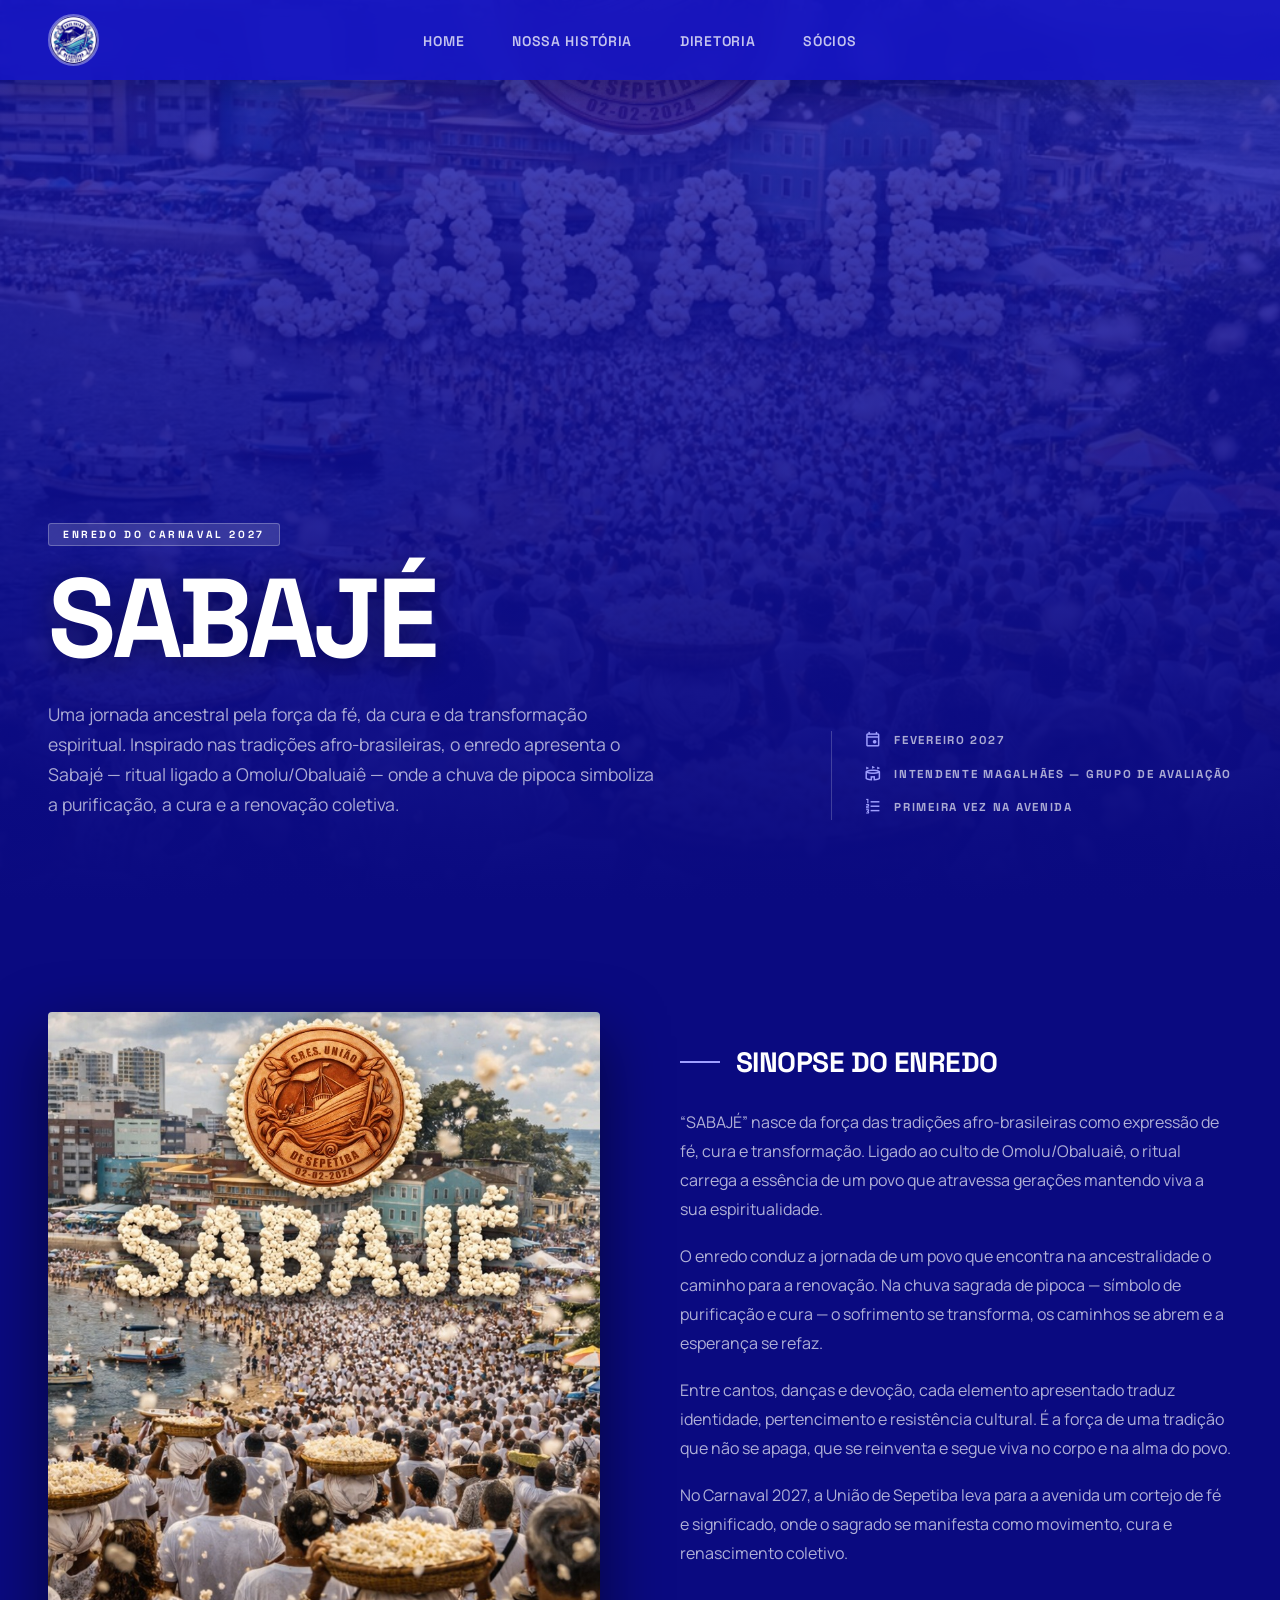
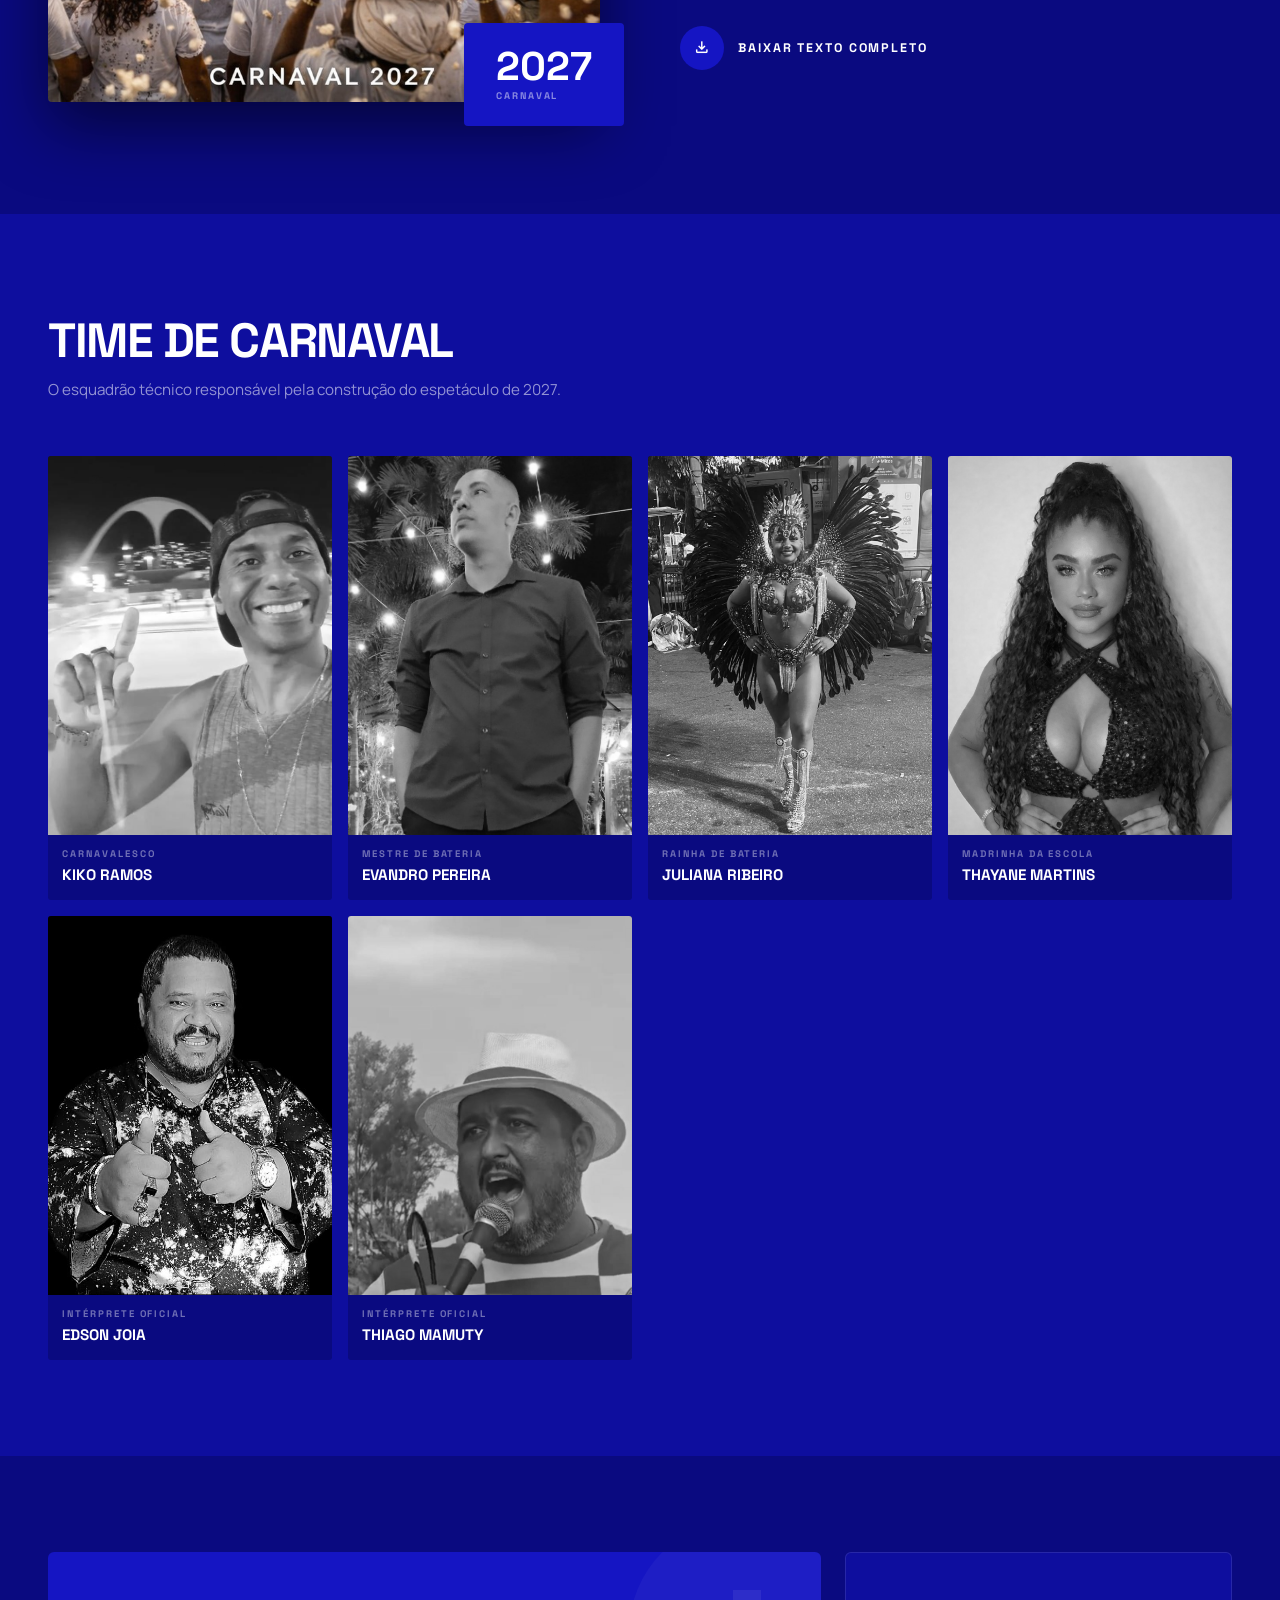
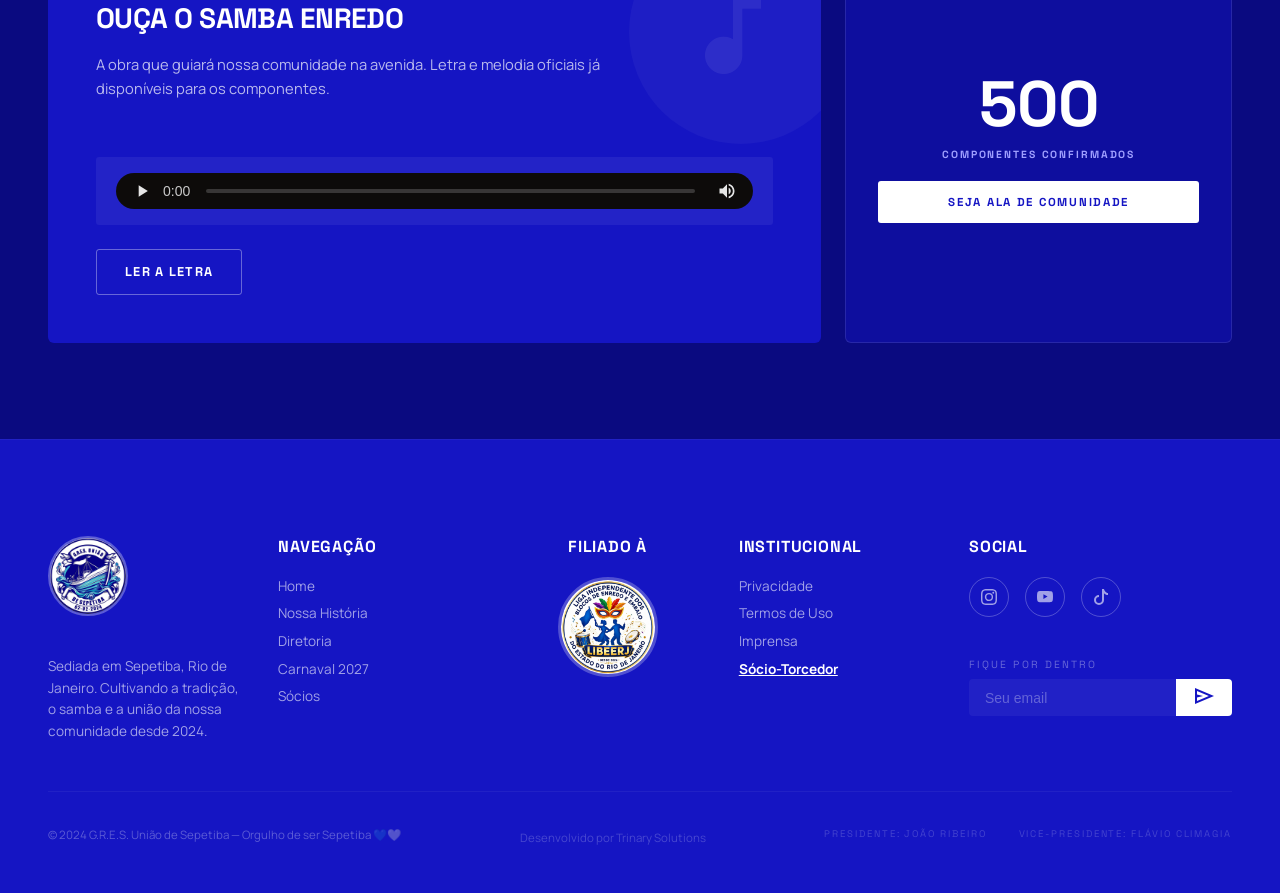
==== carnaval2027.html @ c595f938 ":tada: Commit" ====
<!DOCTYPE html>
<html lang="pt-BR">
<head>
  <meta charset="UTF-8" />
  <meta name="viewport" content="width=device-width, initial-scale=1.0" />
  <title>Carnaval 2027 — Sabajé | G.R.E.S. União de Sepetiba</title>

  <link rel="preconnect" href="https://fonts.googleapis.com" />
  <link rel="preconnect" href="https://fonts.gstatic.com" crossorigin />
  <link href="https://fonts.googleapis.com/css2?family=Space+Grotesk:wght@300;400;500;600;700&family=Manrope:wght@300;400;500;600;700&display=swap" rel="stylesheet" />
  <link href="https://fonts.googleapis.com/css2?family=Material+Symbols+Outlined:wght,FILL@100..700,0..1&display=swap" rel="stylesheet" />

  <link rel="shortcut icon" href="favicon_io/favicon.ico" type="image/x-icon" />
  <link rel="stylesheet" href="css/style.css" />
  <link rel="stylesheet" href="css/carnaval2027.css" />
</head>
<body>

  <!-- ══════════════════════════════════════════════════════
      NAVBAR
  ══════════════════════════════════════════════════════ -->
  <nav class="navbar">
    <a href="index.html" class="navbar__logo">
      <img src="images/logo-escola.jpeg" alt="G.R.E.S. União de Sepetiba" class="navbar__logo-img" />
    </a>
    <ul class="navbar__links">
      <li><a href="index.html">Home</a></li>
      <li><a href="nossa-historia.html">Nossa História</a></li>
      <li><a href="diretoria.html">Diretoria</a></li>
      <!-- <li><a href="carnaval2027.html" class="active">Carnaval 2027</a></li> -->
      <li><a href="socio.html">Sócios</a></li>
      <!-- <li><a href="galeria.html">Galeria</a></li> -->
    </ul>
    <!-- <button class="btn-contato">Contato</button> -->
  </nav>

  <main>

    <!-- ══════════════════════════════════════════════════════
        HERO — Reveal do enredo
    ══════════════════════════════════════════════════════ -->
    <section class="cv-hero">
      <div class="cv-hero__bg">
        <!-- Troque por imagem do enredo: images/sabaje-hero.jpg -->
        <img src="images/enredo-2027.jpeg" alt="Enredo Sabajé — Carnaval 2027" />
        <div class="cv-hero__overlay"></div>
      </div>

      <div class="cv-hero__content">
        <div>
          <span class="cv-hero__badge">Enredo do Carnaval 2027</span>
          <h1 class="cv-hero__title">
            Sabajé
          </h1>
          <p class="cv-hero__sub">
            Uma jornada ancestral pela força da fé, da cura e da transformação espiritual.
            Inspirado nas tradições afro-brasileiras, o enredo apresenta o Sabajé — ritual ligado a Omolu/Obaluaiê — onde a chuva de pipoca simboliza a purificação, a cura e a renovação coletiva.
          </p>
        </div>

        <div class="cv-hero__meta">
          <div class="cv-hero__meta-item">
            <span class="material-symbols-outlined">event</span>
            <span class="label">Fevereiro 2027</span>
          </div>
          <div class="cv-hero__meta-item">
            <span class="material-symbols-outlined">stadium</span>
            <span class="label">Intendente Magalhães — Grupo de Avaliação</span>
          </div>
          <div class="cv-hero__meta-item">
            <span class="material-symbols-outlined">format_list_numbered</span>
            <span class="label">Primeira vez na Avenida</span>
          </div>
        </div>
      </div>
    </section>

    <!-- ══════════════════════════════════════════════════════
        SINOPSE DO ENREDO
    ══════════════════════════════════════════════════════ -->
    <section class="cv-sinopse">
      <div class="cv-sinopse__inner">

        <div class="cv-sinopse__img-wrap">
          <!-- Troque por: images/sabaje-imagem.jpg -->
          <img src="images/enredo-2027.jpeg" alt="Sabajé — Enredo União de Sepetiba 2027" />
          <div class="cv-sinopse__year-badge">
            <span class="year">2027</span>
            <span class="year-label">Carnaval</span>
          </div>
        </div>

        <div class="cv-sinopse__text">
          <h2 class="cv-sinopse__title">Sinopse do Enredo</h2>

          <p>
            “SABAJÉ” nasce da força das tradições afro-brasileiras como expressão de fé, cura e transformação. Ligado ao culto de Omolu/Obaluaiê, o ritual carrega a essência de um povo que atravessa gerações mantendo viva a sua espiritualidade.
          </p>
          <p>
            O enredo conduz a jornada de um povo que encontra na ancestralidade o caminho para a renovação. Na chuva sagrada de pipoca — símbolo de purificação e cura — o sofrimento se transforma, os caminhos se abrem e a esperança se refaz.
          </p>
          <p>
            Entre cantos, danças e devoção, cada elemento apresentado traduz identidade, pertencimento e resistência cultural. É a força de uma tradição que não se apaga, que se reinventa e segue viva no corpo e na alma do povo.
          </p>
          <p>
            No Carnaval 2027, a União de Sepetiba leva para a avenida um cortejo de fé e significado, onde o sagrado se manifesta como movimento, cura e renascimento coletivo.
          </p>

          <button class="cv-sinopse__download">
            <span class="icon-wrap">
              <span class="material-symbols-outlined">download</span>
            </span>
            <span class="text">Baixar Texto Completo</span>
          </button>
        </div>

      </div>
    </section>

    <!-- ══════════════════════════════════════════════════════
        TIME DE CARNAVAL
    ══════════════════════════════════════════════════════ -->
    <section class="cv-time">
      <div class="cv-time__inner">

        <div class="cv-time__header">
          <h2>Time de Carnaval</h2>
          <p>O esquadrão técnico responsável pela construção do espetáculo de 2027.</p>
        </div>

        <div class="cv-time__grid">

          <!-- Carnavalesco -->
          <div class="cv-time-card">
            <div class="cv-time-card__img">
              <img src="images/kiko-ramos.jpeg" alt="Kiko Ramos" />
            </div>
            <div class="cv-time-card__info">
              <span class="cv-time-card__role">Carnavalesco</span>
              <p class="cv-time-card__name">Kiko Ramos</p>
            </div>
          </div>

          <!-- Mestre de Bateria -->
          <div class="cv-time-card">
            <div class="cv-time-card__img">
              <img src="images/evandro-pereira.jpeg" alt="Evandro Pereira" />
            </div>
            <div class="cv-time-card__info">
              <span class="cv-time-card__role">Mestre de Bateria</span>
              <p class="cv-time-card__name">Evandro Pereira</p>
            </div>
          </div>

            <!-- Rainha de Bateria -->
          <div class="cv-time-card">
            <div class="cv-time-card__img">
              <img src="images/rainha-bateria.jpeg" alt="Juliana Ribeiro" />
            </div>
            <div class="cv-time-card__info">
              <span class="cv-time-card__role">Rainha de Bateria</span>
              <p class="cv-time-card__name">Juliana Ribeiro</p>
            </div>
          </div>

          <!-- Madrinha da Escola -->
          <div class="cv-time-card">
            <div class="cv-time-card__img">
              <img src="images/madrinha-bateria.png" alt="Thayane Martins" />
            </div>
            <div class="cv-time-card__info">
              <span class="cv-time-card__role">Madrinha da Escola</span>
              <p class="cv-time-card__name">Thayane Martins</p>
            </div>
          </div>
          <!-- Princesa da Escola -->
          <!-- <div class="cv-time-card">
            <div class="cv-time-card__img">
              <img src="images/princesa-ana.png" alt="Ana Carolina" />
            </div>
            <div class="cv-time-card__info">
              <span class="cv-time-card__role">Princesa da Escola</span>
              <p class="cv-time-card__name">Ana Carolina</p>
            </div>
          </div> -->
          <!-- Intérprete Oficial -->

          <div class="cv-time-card">
            <div class="cv-time-card__img">
              <img src="images/edson-joia.jpg" alt="Edson Joia" />
            </div>
            <div class="cv-time-card__info">
              <span class="cv-time-card__role">Intérprete Oficial</span>
              <p class="cv-time-card__name">Edson Joia</p>
            </div>
          </div>


          <div class="cv-time-card">
            <div class="cv-time-card__img">
              <img src="images/thiago-mamuty.jpg" alt="Thiago Mamuty" />
            </div>
            <div class="cv-time-card__info">
              <span class="cv-time-card__role">Intérprete Oficial</span>
              <p class="cv-time-card__name">Thiago Mamuty</p>
            </div>
          </div>


        </div>
      </div>
    </section>

    <!-- ══════════════════════════════════════════════════════
        SAMBA ENREDO + CTA
    ══════════════════════════════════════════════════════ -->
    <section class="cv-cta">
      <div class="cv-cta__inner">

        <!-- Samba Enredo -->
        <div class="cv-cta__samba">
          <span class="material-symbols-outlined big-icon">music_note</span>
          <h3>Ouça o Samba Enredo</h3>
          <p>
            A obra que guiará nossa comunidade na avenida.
            Letra e melodia oficiais já disponíveis para os componentes.
          </p>

          <!-- Player de áudio real -->
          <div class="cv-audio-player">
            <audio controls>
              <source src="audio/samba-enredo.ogg" type="audio/ogg" />
            </audio>
          </div>

          <div class="cv-cta__samba-btns" style="margin-top:1.5rem;">
            <button class="btn-letra">Ler a Letra</button>
          </div>
        </div>

        <!-- Stat + CTA -->
        <div class="cv-cta__stat">
          <span class="number">500</span>
          <span class="desc">Componentes Confirmados</span>
          <button class="btn-comunidade">Seja Ala de Comunidade</button>
        </div>

      </div>
    </section>

  </main>

  <!-- ══════════════════════════════════════════════════════
      FOOTER
  ══════════════════════════════════════════════════════ -->
  <footer>
    <div class="footer__grid">

      <div>
        <div class="footer__logo">
          <img src="images/logo-escola.jpeg" alt="G.R.E.S. União de Sepetiba" style="height:5rem;width:5rem;object-fit:cover;border-radius:50%;border:2px solid rgba(255,255,255,0.3);margin-bottom:1rem;" />
        </div>
        <p class="footer__desc">
          Sediada em Sepetiba, Rio de Janeiro. Cultivando a tradição,
          o samba e a união da nossa comunidade desde 2024.
        </p>
      </div>

      <div class="footer__col">
        <h4>Navegação</h4>
        <a href="index.html">Home</a>
        <a href="nossa-historia.html">Nossa História</a>
        <a href="diretoria.html">Diretoria</a>
        <a href="carnaval2027.html">Carnaval 2027</a>
        <a href="socio.html">Sócios</a>
        <!-- <a href="galeria.html">Galeria</a> -->
      </div>

      <div class="footer__col-filiado">
        <span class="filiado-label">Filiado à</span>
        <img src="images/libeerj_logo.jpeg" alt="LIGA-BERJ" class="filiado-logo" />
      </div>

      <div class="footer__col">
        <h4>Institucional</h4>
        <a href="#">Privacidade</a>
        <a href="#">Termos de Uso</a>
        <a href="#">Imprensa</a>
        <a href="socio.html" style="color:#fff;font-weight:700;text-decoration:underline;">Sócio-Torcedor</a>
      </div>

      <div class="footer__col">
        <h4>Social</h4>
                <div class="footer__social">
          <!-- Instagram -->
          <a href="https://www.instagram.com/gresuniaodesepetiba/" target="_blank" class="social-btn instagram" aria-label="Instagram">
            <svg xmlns="http://www.w3.org/2000/svg" width="16" height="16" fill="currentColor" class="bi bi-instagram" viewBox="0 0 16 16">
              <path d="M8 0C5.829 0 5.556.01 4.703.048 3.85.088 3.269.222 2.76.42a3.9 3.9 0 0 0-1.417.923A3.9 3.9 0 0 0 .42 2.76C.222 3.268.087 3.85.048 4.7.01 5.555 0 5.827 0 8.001c0 2.172.01 2.444.048 3.297.04.852.174 1.433.372 1.942.205.526.478.972.923 1.417.444.445.89.719 1.416.923.51.198 1.09.333 1.942.372C5.555 15.99 5.827 16 8 16s2.444-.01 3.298-.048c.851-.04 1.434-.174 1.943-.372a3.9 3.9 0 0 0 1.416-.923c.445-.445.718-.891.923-1.417.197-.509.332-1.09.372-1.942C15.99 10.445 16 10.173 16 8s-.01-2.445-.048-3.299c-.04-.851-.175-1.433-.372-1.941a3.9 3.9 0 0 0-.923-1.417A3.9 3.9 0 0 0 13.24.42c-.51-.198-1.092-.333-1.943-.372C10.443.01 10.172 0 7.998 0zm-.717 1.442h.718c2.136 0 2.389.007 3.232.046.78.035 1.204.166 1.486.275.373.145.64.319.92.599s.453.546.598.92c.11.281.24.705.275 1.485.039.843.047 1.096.047 3.231s-.008 2.389-.047 3.232c-.035.78-.166 1.203-.275 1.485a2.5 2.5 0 0 1-.599.919c-.28.28-.546.453-.92.598-.28.11-.704.24-1.485.276-.843.038-1.096.047-3.232.047s-2.39-.009-3.233-.047c-.78-.036-1.203-.166-1.485-.276a2.5 2.5 0 0 1-.92-.598 2.5 2.5 0 0 1-.6-.92c-.109-.281-.24-.705-.275-1.485-.038-.843-.046-1.096-.046-3.233s.008-2.388.046-3.231c.036-.78.166-1.204.276-1.486.145-.373.319-.64.599-.92s.546-.453.92-.598c.282-.11.705-.24 1.485-.276.738-.034 1.024-.044 2.515-.045zm4.988 1.328a.96.96 0 1 0 0 1.92.96.96 0 0 0 0-1.92m-4.27 1.122a4.109 4.109 0 1 0 0 8.217 4.109 4.109 0 0 0 0-8.217m0 1.441a2.667 2.667 0 1 1 0 5.334 2.667 2.667 0 0 1 0-5.334"/>
            </svg>
          </a>

          <!-- YouTube -->
          <a href="https://www.youtube.com/@Uni%C3%A3odeSepetibaTV" target="_blank" class="social-btn youtube" aria-label="YouTube">
            <svg xmlns="http://www.w3.org/2000/svg" width="16" height="16" fill="currentColor" class="bi bi-youtube" viewBox="0 0 16 16">
              <path d="M8.051 1.999h.089c.822.003 4.987.033 6.11.335a2.01 2.01 0 0 1 1.415 1.42c.101.38.172.883.22 1.402l.01.104.022.26.008.104c.065.914.073 1.77.074 1.957v.075c-.001.194-.01 1.108-.082 2.06l-.008.105-.009.104c-.05.572-.124 1.14-.235 1.558a2.01 2.01 0 0 1-1.415 1.42c-1.16.312-5.569.334-6.18.335h-.142c-.309 0-1.587-.006-2.927-.052l-.17-.006-.087-.004-.171-.007-.171-.007c-1.11-.049-2.167-.128-2.654-.26a2.01 2.01 0 0 1-1.415-1.419c-.111-.417-.185-.986-.235-1.558L.09 9.82l-.008-.104A31 31 0 0 1 0 7.68v-.123c.002-.215.01-.958.064-1.778l.007-.103.003-.052.008-.104.022-.26.01-.104c.048-.519.119-1.023.22-1.402a2.01 2.01 0 0 1 1.415-1.42c.487-.13 1.544-.21 2.654-.26l.17-.007.172-.006.086-.003.171-.007A100 100 0 0 1 7.858 2zM6.4 5.209v4.818l4.157-2.408z"/>
            </svg>
          </a>

          <!-- TikTok -->
          <a href="https://www.tiktok.com/@g.r.e.s.unio.de.s?_r=1&_t=ZS-96HOAADJyFA" target="_blank" class="social-btn tiktok" aria-label="TikTok">
            <svg xmlns="http://www.w3.org/2000/svg" width="16" height="16" fill="currentColor" class="bi bi-tiktok" viewBox="0 0 16 16">
              <path d="M9 0h1.98c.144.715.54 1.617 1.235 2.512C12.895 3.389 13.797 4 15 4v2c-1.753 0-3.07-.814-4-1.829V11a5 5 0 1 1-5-5v2a3 3 0 1 0 3 3z"/>
            </svg>
          </a>
        </div>
        <p class="newsletter-label">Fique por dentro</p>
        <div class="newsletter-form">
          <input type="email" placeholder="Seu email" />
          <button type="button" aria-label="Enviar">
            <span class="material-symbols-outlined">send</span>
          </button>
        </div>
      </div>

    </div>

    <div class="footer__bottom">
  <p>© 2024 G.R.E.S. União de Sepetiba — Orgulho de ser Sepetiba 💙🤍</p>
  <p class="credit">
  Desenvolvido por Trinary Solutions
  </p>
  <div class="badges">
    <span>Presidente: João Ribeiro</span>
    <span>Vice-presidente: Flávio Climagia</span>
  </div>
</div>
  </footer>

  <script src="js/main.js"></script>
</body>
</html>
---- css/style.css ----
/* ============================================================
  G.R.E.S. União de Sepetiba — Stylesheet
  Cor principal : #1515C3
  Cor secundária: #ffffff
   ============================================================ */

:root {
  --blue:        #1515C3;
  --blue-dark:   #0e0e9e;
  --blue-darker: #0a0a80;
  --blue-dim:    #08086a;
  --blue-light:  #3a3ad6;
  --blue-faded:  rgba(21, 21, 195, 0.7);
  --white:       #ffffff;
  --white-60:    rgba(255,255,255,0.6);
  --white-30:    rgba(255,255,255,0.3);
  --white-10:    rgba(255,255,255,0.1);
  --white-05:    rgba(255,255,255,0.05);
}

/* ── Base ─────────────────────────────────────────────────── */
*, *::before, *::after { box-sizing: border-box; margin: 0; padding: 0; }

html { scroll-behavior: smooth; }

body {
  background-color: var(--blue-darker);
  color: var(--white);
  font-family: 'Manrope', sans-serif;
}

/* ── Material Icons ───────────────────────────────────────── */
.material-symbols-outlined {
  font-variation-settings: 'FILL' 0, 'wght' 400, 'GRAD' 0, 'opsz' 24;
}

/* ── Scrollbar ────────────────────────────────────────────── */
::-webkit-scrollbar { width: 6px; }
::-webkit-scrollbar-track { background: var(--blue-dim); }
::-webkit-scrollbar-thumb { background: var(--blue); border-radius: 3px; }

/* ── No-scrollbar (carousel) ──────────────────────────────── */
.no-scrollbar::-webkit-scrollbar { display: none; }
.no-scrollbar { -ms-overflow-style: none; scrollbar-width: none; }

/* ── Hero gradient ────────────────────────────────────────── */
.hero-gradient {
  background: linear-gradient(to bottom,
    rgba(21, 21, 195, 0.45) 0%,
    rgba(10, 10, 128, 1)    100%);
}

/* ── Blue wash (grayscale + blue tint) ────────────────────── */
.blue-wash {
  filter: grayscale(100%) brightness(0.7) sepia(100%) hue-rotate(200deg) saturate(300%);
}

/* ── Navbar ───────────────────────────────────────────────── */
.navbar {
  position: fixed;
  top: 0; left: 0; right: 0;
  z-index: 50;
  height: 5rem;
  padding: 0 3rem;
  display: flex;
  align-items: center;
  justify-content: space-between;
  background: rgba(21, 21, 195, 0.88);
  backdrop-filter: blur(12px);
  box-shadow: 0 8px 32px rgba(0,0,0,0.25);
  transition: background 0.4s;
}

.navbar__logo {
  text-decoration: none;
  display: flex;
  align-items: center;
}

.navbar__logo-img {
  height: 3.2rem;
  width: 3.2rem;
  object-fit: cover;
  border-radius: 50%;
  border: 2px solid rgba(255,255,255,0.35);
  transition: border-color 0.2s, transform 0.2s;
}

.navbar__logo-img:hover {
  border-color: var(--white);
  transform: scale(1.05);
}

.navbar__links {
  position: absolute; 
  left: 50%;
  transform: translateX(-50%);
  display: flex;
  gap: 2rem;
  align-items: center;
  list-style: none;
}

.navbar__links a {
  text-decoration: none;
  font-family: 'Space Grotesk', sans-serif;
  font-size: 0.875rem;
  font-weight: 600;
  text-transform: uppercase;
  letter-spacing: 0.05em;
  color: rgba(255,255,255,0.75);
  transition: color 0.2s;
  padding: 4px 8px;
  border-radius: 4px;
}

.navbar__links a:hover { color: var(--white); background: var(--white-10); }
.navbar__links a.active {
  color: var(--white);
  border-bottom: 2px solid var(--white);
}

.btn-contato {
  background: var(--white);
  color: var(--blue);
  border: none;
  padding: 0.5rem 1.5rem;
  font-family: 'Space Grotesk', sans-serif;
  font-weight: 700;
  font-size: 0.8rem;
  text-transform: uppercase;
  letter-spacing: 0.1em;
  border-radius: 4px;
  cursor: pointer;
  transition: transform 0.15s, opacity 0.15s;
}
.btn-contato:hover { transform: scale(0.96); opacity: 0.92; }

/* ── Hero ─────────────────────────────────────────────────── */
.hero {
  position: relative;
  height: 100vh;
  display: flex;
  align-items: center;
  justify-content: center;
  overflow: hidden;
}

.hero__bg {
  position: absolute;
  inset: 0;
  z-index: 0;
}

.hero__bg img {
  width: 100%; height: 100%;
  object-fit: cover;
  opacity: 0.55;
}

.hero__overlay { position: absolute; inset: 0; }

.hero__content {
  position: relative;
  z-index: 10;
  text-align: center;
  padding: 0 1rem;
  max-width: 72rem;
  margin: 0 auto;
}

.hero__badge {
  display: inline-block;
  padding: 4px 14px;
  background: rgba(255,255,255,0.15);
  border: 1px solid rgba(255,255,255,0.3);
  backdrop-filter: blur(8px);
  border-radius: 4px;
  font-family: 'Space Grotesk', sans-serif;
  font-size: 0.7rem;
  font-weight: 700;
  text-transform: uppercase;
  letter-spacing: 0.2em;
  color: var(--white);
  margin-bottom: 1.5rem;
}

.hero__title {
  font-family: 'Space Grotesk', sans-serif;
  font-size: clamp(3.5rem, 10vw, 7rem);
  font-weight: 900;
  text-transform: uppercase;
  letter-spacing: -0.04em;
  line-height: 1;
  color: var(--white);
  margin-bottom: 2rem;
  text-shadow: 0 4px 30px rgba(0,0,0,0.5);
}

.hero__title img {
  width: 510px;
}

.hero__title span {
  background: linear-gradient(90deg, #ffffff, #a0a0ff);
  -webkit-background-clip: text;
  -webkit-text-fill-color: transparent;
  background-clip: text;
  /* width: 100%;
  height: 100%;
  display: flex;
  align-items: center; */
}

.hero__btns {
  display: flex;
  flex-wrap: wrap;
  justify-content: center;
  gap: 1rem;
}

.btn-primary {
  background: var(--white);
  color: var(--blue);
  border: none;
  padding: 1rem 2.5rem;
  font-family: 'Space Grotesk', sans-serif;
  font-weight: 700;
  font-size: 1rem;
  text-transform: uppercase;
  letter-spacing: 0.1em;
  border-radius: 4px;
  cursor: pointer;
  transition: transform 0.15s;
  text-decoration: none;
}
.btn-primary:hover { transform: scale(1.04); }

.btn-outline {
  background: transparent;
  color: var(--white);
  border: 1px solid rgba(255,255,255,0.35);
  padding: 1rem 2.5rem;
  font-family: 'Space Grotesk', sans-serif;
  font-weight: 700;
  font-size: 1rem;
  text-transform: uppercase;
  letter-spacing: 0.1em;
  border-radius: 4px;
  cursor: pointer;
  backdrop-filter: blur(8px);
  transition: background 0.2s;
}
.btn-outline:hover { background: var(--white-10); }

.hero__scroll {
  position: absolute;
  bottom: 3rem;
  left: 50%;
  transform: translateX(-50%);
  display: flex;
  flex-direction: column;
  align-items: center;
  gap: 4px;
  z-index: 10;
}

.hero__scroll span.label {
  font-size: 0.65rem;
  text-transform: uppercase;
  letter-spacing: 0.2em;
  color: rgba(255,255,255,0.45);
  font-family: 'Space Grotesk', sans-serif;
}

.hero__scroll .material-symbols-outlined {
  color: var(--white);
  animation: bounce 2s infinite;
}

@keyframes bounce {
  0%,100% { transform: translateY(0); }
  50%      { transform: translateY(8px); }
}

/* ── Section: Comunidade em Ação ──────────────────────────── */
.section-comunidade {
  background: var(--blue-darker);
  padding: 6rem 0;
  overflow: hidden;
}

.section-comunidade__header {
  padding: 0 3rem;
  margin-bottom: 3rem;
  display: flex;
  justify-content: space-between;
  align-items: flex-end;
}

.section-comunidade__header h2 {
  font-family: 'Space Grotesk', sans-serif;
  font-size: 2.25rem;
  font-weight: 700;
  text-transform: uppercase;
  letter-spacing: -0.04em;
  color: var(--white);
  margin-bottom: 0.5rem;
}

.section-comunidade__header p {
  color: var(--white-60);
  max-width: 32rem;
  font-size: 0.95rem;
}

.carousel-nav {
  display: flex;
  gap: 1rem;
}

.carousel-btn {
  width: 3rem; height: 3rem;
  border-radius: 50%;
  border: 1px solid rgba(255,255,255,0.25);
  background: transparent;
  color: var(--white);
  display: flex;
  align-items: center;
  justify-content: center;
  cursor: pointer;
  transition: background 0.2s, border-color 0.2s;
}
.carousel-btn:hover { background: var(--blue); border-color: var(--blue); }

.carousel-track {
  display: flex;
  gap: 1.5rem;
  padding: 0 3rem 2rem;
  overflow-x: auto;
}

.carousel-card {
  flex: none;
  width: 400px;
  aspect-ratio: 4/5;
  position: relative;
  border-radius: 4px;
  overflow: hidden;
  cursor: pointer;
}

.carousel-card img {
  width: 100%; height: 100%;
  object-fit: cover;
  transition: transform 0.7s;
}
.carousel-card:hover img { transform: scale(1.1); }

.carousel-card__overlay {
  position: absolute;
  inset: 0;
  background: linear-gradient(to top, rgba(10,10,128,0.9) 0%, transparent 55%);
  opacity: 0.85;
}

.carousel-card__info {
  position: absolute;
  bottom: 2rem;
  left: 2rem;
}

.carousel-card__info .tag {
  font-family: 'Space Grotesk', sans-serif;
  font-size: 0.7rem;
  font-weight: 700;
  text-transform: uppercase;
  letter-spacing: 0.2em;
  color: #a0a0ff;
  display: block;
  margin-bottom: 0.35rem;
}

.carousel-card__info h3 {
  font-family: 'Space Grotesk', sans-serif;
  font-size: 1.4rem;
  font-weight: 700;
  color: var(--white);
}

/* ── Section: About ───────────────────────────────────────── */
.section-about {
  background: var(--blue-dark);
  padding: 8rem 3rem;
  position: relative;
  overflow: hidden;
}

.section-about__inner {
  max-width: 80rem;
  margin: 0 auto;
  display: grid;
  grid-template-columns: 1fr 1fr;
  gap: 5rem;
  align-items: center;
}

.section-about__text h2 {
  font-family: 'Space Grotesk', sans-serif;
  font-size: clamp(2.5rem, 5vw, 4.5rem);
  font-weight: 700;
  text-transform: uppercase;
  letter-spacing: -0.04em;
  line-height: 1.05;
  color: var(--white);
  margin-bottom: 2rem;
}

.section-about__text h2 .highlight { color: #a0a0ff; }

.section-about__text p {
  color: var(--white-60);
  font-size: 1.05rem;
  line-height: 1.7;
  margin-bottom: 2.5rem;
}

.btn-text-link {
  display: inline-flex;
  align-items: center;
  gap: 1rem;
  color: var(--white);
  font-family: 'Space Grotesk', sans-serif;
  font-weight: 700;
  font-size: 1.1rem;
  text-transform: uppercase;
  letter-spacing: 0.1em;
  background: none;
  border: none;
  cursor: pointer;
  transition: gap 0.2s;
  text-decoration: none;
}
.btn-text-link:hover { gap: 1.5rem; }

.btn-text-link .line {
  width: 3rem; height: 1px;
  background: var(--white);
  transition: width 0.3s;
}
.btn-text-link:hover .line { width: 5rem; }

.about-grid {
  display: grid;
  grid-template-columns: 1fr 1fr;
  gap: 1rem;
}

.about-grid__col-offset { padding-top: 3rem; }

.about-grid img {
  width: 100%;
  aspect-ratio: 3/4;
  object-fit: cover;
  border-radius: 4px;
  filter: grayscale(100%);
  transition: filter 0.5s;
  margin-bottom: 1rem;
}
.about-grid img:hover { filter: none; }

.stat-label {
  font-family: 'Space Grotesk', sans-serif;
}

.stat-label .number {
  font-size: 2.5rem;
  font-weight: 700;
  color: var(--white);
  display: block;
}

.stat-label .desc {
  font-size: 0.65rem;
  text-transform: uppercase;
  letter-spacing: 0.2em;
  color: #a0a0ff;
}

/* ── Section: Highlights Bento ────────────────────────────── */
.section-highlights {
  background: var(--blue-darker);
  padding: 8rem 3rem;
}

.section-highlights__inner { max-width: 80rem; margin: 0 auto; }

.bento-grid {
  display: grid;
  grid-template-columns: repeat(4, 1fr);
  grid-template-rows: repeat(2, 1fr);
  gap: 1rem;
  height: 600px;
}

.bento-main {
  grid-column: span 2;
  grid-row: span 2;
  border-radius: 6px;
  overflow: hidden;
  position: relative;
  cursor: pointer;
  border: 1px solid rgba(255,255,255,0.07);
}

.bento-main a {
  text-decoration: none;
}

.bento-main img {
  width: 100%; height: 100%;
  object-fit: cover;
  transition: transform 0.7s;
}
.bento-main:hover img { transform: scale(1.05); }

.bento-main__overlay {
  position: absolute;
  inset: 0;
  background: linear-gradient(to top, rgba(10,10,128,0.95) 0%, transparent 60%);
  text-decoration: none;
}

.bento-main__content {
  position: absolute;
  bottom: 2.5rem;
  left: 2.5rem;
  right: 2.5rem;
}

.badge-destaque {
  display: inline-block;
  background: var(--white);
  color: var(--blue);
  font-family: 'Space Grotesk', sans-serif;
  font-size: 0.65rem;
  font-weight: 700;
  text-transform: uppercase;
  letter-spacing: 0.2em;
  padding: 3px 10px;
  border-radius: 2px;
  margin-bottom: 1rem;
}

.bento-main__content h3 {
  font-family: 'Space Grotesk', sans-serif;
  font-size: 2.5rem;
  font-weight: 700;
  text-transform: uppercase;
  letter-spacing: -0.03em;
  color: var(--white);
  margin-bottom: 1rem;
}

.bento-main__content p { color: var(--white-60); font-size: 0.9rem; margin-bottom: 1.5rem; max-width: 22rem; }

.bento-link {
  color: var(--white);
  font-family: 'Space Grotesk', sans-serif;
  font-weight: 700;
  font-size: 0.85rem;
  text-transform: uppercase;
  letter-spacing: 0.15em;
  display: flex;
  align-items: center;
  gap: 0.5rem;
  text-decoration: none;
}

.bento-news {
  grid-column: span 2;
  background: rgba(255,255,255,0.05);
  border: 1px solid rgba(255,255,255,0.07);
  border-radius: 6px;
  padding: 2rem;
  display: flex;
  flex-direction: column;
  justify-content: space-between;
  cursor: pointer;
  transition: background 0.2s;
}
.bento-news:hover { background: rgba(255,255,255,0.08); }

.bento-news__top { display: flex; justify-content: space-between; align-items: flex-start; margin-bottom: 1.5rem; }

.bento-news__tag {
  font-family: 'Space Grotesk', sans-serif;
  font-size: 0.65rem;
  font-weight: 700;
  text-transform: uppercase;
  letter-spacing: 0.2em;
  color: #a0a0ff;
}

.bento-news__date { font-size: 0.7rem; color: var(--white-60); }

.bento-news h4 {
  font-family: 'Space Grotesk', sans-serif;
  font-size: 1.25rem;
  font-weight: 700;
  color: var(--white);
  margin-bottom: 0.75rem;
  transition: color 0.2s;
}
.bento-news:hover h4 { color: #a0a0ff; }

.bento-news p { font-size: 0.85rem; color: var(--white-60); }

.bento-news .arrow { align-self: flex-end; color: rgba(255,255,255,0.3); transition: color 0.2s; }
.bento-news:hover .arrow { color: var(--white); }

.bento-card {
  border-radius: 6px;
  padding: 2rem;
  display: flex;
  flex-direction: column;
  justify-content: space-between;
  cursor: pointer;
  transition: opacity 0.2s;
  text-decoration: none;
}
.bento-card:hover { opacity: 0.9; }

.bento-card.blue { background: var(--blue); }
.bento-card.dark { background: var(--blue-dim); border: 1px solid rgba(255,255,255,0.1); }

.bento-card .icon { font-size: 2.5rem; color: var(--white); }
.bento-card h4 {
  font-family: 'Space Grotesk', sans-serif;
  font-size: 1.1rem;
  font-weight: 700;
  text-transform: uppercase;
  letter-spacing: -0.02em;
  color: var(--white);
}
.bento-card p { font-size: 0.75rem; color: var(--white-60); margin-top: 4px; }

/* ── Section: Bateria ─────────────────────────────────────── */
.section-bateria {
  position: relative;
  height: 820px;
  overflow: hidden;
}

.section-bateria img {
  width: 100%; height: 100%;
  object-fit: cover;
}

.section-bateria__overlay {
  position: absolute;
  inset: 0;
  background: linear-gradient(to right, rgba(21,21,195,0.85) 0%, transparent 70%);
}

.section-bateria__content {
  position: absolute;
  inset: 0;
  display: flex;
  align-items: center;
  padding: 3rem;
}

.section-bateria__inner { max-width: 48rem; }

.section-bateria__badge {
  display: inline-block;
  background: var(--white);
  color: var(--blue);
  font-family: 'Space Grotesk', sans-serif;
  font-size: 0.7rem;
  font-weight: 700;
  text-transform: uppercase;
  letter-spacing: 0.2em;
  padding: 4px 12px;
  border-radius: 4px;
  margin-bottom: 1.5rem;
}

.section-bateria h2 {
  font-family: 'Space Grotesk', sans-serif;
  font-size: clamp(3rem, 7vw, 5.5rem);
  font-weight: 700;
  text-transform: uppercase;
  letter-spacing: -0.04em;
  line-height: 1;
  color: var(--white);
  margin-bottom: 2rem;
}

.section-bateria p {
  font-size: 1.1rem;
  color: #ffffff;
  margin-bottom: 2rem;
  max-width: 36rem;
  line-height: 1.6;
}

.btn-play {
  display: inline-flex;
  align-items: center;
  gap: 0.75rem;
  background: var(--white);
  color: var(--blue);
  border: none;
  padding: 1rem 2.5rem;
  font-family: 'Space Grotesk', sans-serif;
  font-weight: 700;
  font-size: 1rem;
  text-transform: uppercase;
  letter-spacing: 0.1em;
  border-radius: 4px;
  cursor: pointer;
  transition: background 0.2s;
}
.btn-play:hover { background: #e8e8ff; }

/* ── Footer ───────────────────────────────────────────────── */
footer {
  background: var(--blue);
  padding: 6rem 3rem 3rem;
  border-top: 1px solid var(--white-05);
}

.footer__grid {
  max-width: 80rem;
  margin: 0 auto;
  display: grid;
  grid-template-columns: repeat(5, 1fr);
  gap: 2rem;
}

.footer__logo {
  font-family: 'Space Grotesk', sans-serif;
  font-size: 1.75rem;
  font-weight: 900;
  letter-spacing: -0.04em;
  text-transform: uppercase;
  color: var(--white);
  margin-bottom: 1rem;
}

.footer__desc { font-size: 0.85rem; color: var(--white-60); line-height: 1.6; }

.footer__col h4 {
  font-family: 'Space Grotesk', sans-serif;
  font-size: 1rem;
  font-weight: 700;
  text-transform: uppercase;
  letter-spacing: 0.05em;
  color: var(--white);
  margin-bottom: 1.25rem;
}

.footer__col-filiado {
  text-align: center;
}

.footer__col-filiado .filiado-label {
  font-family: 'Space Grotesk', sans-serif;
  font-size: 1rem;
  font-weight: 700;
  text-transform: uppercase;
  letter-spacing: 0.05em;
  color: var(--white);
  display: block;
  margin-bottom: 1.25rem;
}

.footer__col-filiado .filiado-logo {
  width: 100px;
  height: 100px;
  border-radius: 50%;
  border: 3px solid rgba(255,255,255,0.25);
  object-fit: cover;
  transition: border-color 0.3s, transform 0.3s;
}

.footer__col-filiado .filiado-logo:hover {
  border-color: var(--white);
  transform: scale(1.06);
}

.footer__col a {
  display: block;
  color: var(--white-60);
  font-size: 0.85rem;
  text-decoration: none;
  margin-bottom: 0.6rem;
  transition: color 0.2s, transform 0.2s;
}

.footer__col .social-btn {
  display: flex;
  justify-content: center;
  align-items: center;
}

.footer__col a:hover { color: var(--white); transform: translateY(-2px); }

.footer__social { display: flex; gap: 1rem; margin-bottom: 2rem; }

.social-btn {
  width: 2.5rem; height: 2.5rem;
  border-radius: 50%;
  border: 1px solid rgba(255,255,255,0.25);
  background: transparent;
  color: var(--white);
  display: flex;
  align-items: center;
  justify-content: center;
  cursor: pointer;
  transition: background 0.2s;
  text-decoration: none;
}

.social-btn:hover {  color: var(--blue); }

.social-btn.instagram:hover {
  border: 1px solid hsla(340, 75%, 54%, 0.75);
}

.social-btn.youtube:hover {
  border: 1px solid rgba(247, 0, 0, 0.75);
}

.social-btn.tiktok:hover {
  border: 1px solid rgba(33, 37, 41, 0.75);
}

.instagram:hover svg {
  fill: #E1306C; 
}

.youtube:hover svg {
  fill: #F70000; 
}

.tiktok:hover svg {
  fill: #212529; 
}

.newsletter-label {
  font-family: 'Space Grotesk', sans-serif;
  font-size: 0.65rem;
  text-transform: uppercase;
  letter-spacing: 0.2em;
  color: rgba(255,255,255,0.35);
  margin-bottom: 0.5rem;
}

.newsletter-form { display: flex; }

.newsletter-form input {
  flex: 1;
  background: var(--white-05);
  border: none;
  color: var(--white);
  font-size: 0.875rem;
  padding: 0.65rem 1rem;
  border-radius: 4px 0 0 4px;
  outline: none;
}
.newsletter-form input::placeholder { color: rgba(255,255,255,0.3); }
.newsletter-form input:focus { background: var(--white-10); }

.newsletter-form button {
  background: var(--white);
  border: none;
  padding: 0 1rem;
  border-radius: 0 4px 4px 0;
  cursor: pointer;
  color: var(--blue);
  transition: opacity 0.2s;
}
.newsletter-form button:hover { opacity: 0.85; }

.footer__bottom {
  max-width: 80rem;
  margin: 3rem auto 0;
  padding-top: 2rem;
  border-top: 1px solid var(--white-05);
  display: flex;
  justify-content: space-between;
  align-items: center;
  flex-wrap: wrap;
  gap: 1rem;
}

.footer__bottom p { font-size: 0.72rem; color: rgba(255,255,255,0.3); }

.footer__bottom .badges {
  display: flex;
  gap: 2rem;
}

.footer__bottom .badges span {
  font-family: 'Space Grotesk', sans-serif;
  font-size: 0.6rem;
  text-transform: uppercase;
  letter-spacing: 0.2em;
  color: rgba(255,255,255,0.2);
}

/* ── Responsive ───────────────────────────────────────────── */
@media (max-width: 768px) {
  .navbar { padding: 0 1.5rem; }
  .navbar__links { display: none; }

  .section-about__inner { grid-template-columns: 1fr; gap: 2.5rem; }
  .bento-grid { grid-template-columns: 1fr; height: auto; }
  .bento-main { grid-column: span 1; grid-row: span 1; height: 360px; }
  .bento-news { grid-column: span 1; }
  .footer__grid { grid-template-columns: 1fr 1fr; }
  .footer__col-filiado { grid-column: span 2; }
}




/* ══════════════════════════════════════════════════════════
   APOIOS & PATROCINADORES
══════════════════════════════════════════════════════════ */

.section-patrocinadores {
  background: var(--blue-dark);
  padding: 5rem 0 4rem;
  overflow: hidden;
}

.patrocinadores__titulo {
  font-family: 'Space Grotesk', sans-serif;
  font-size: clamp(1.6rem, 3vw, 2.4rem);
  font-weight: 700;
  text-transform: uppercase;
  letter-spacing: 0.12em;
  color: var(--white);
  text-align: center;
  margin-bottom: 3rem;
  position: relative;
}

.patrocinadores__titulo::after {
  content: '';
  display: block;
  width: 3.5rem;
  height: 3px;
  background: var(--white);
  margin: 0.75rem auto 0;
  border-radius: 2px;
  opacity: 0.6;
}

/* viewport: esconde o que está fora */
.patrocinadores__viewport {
  overflow: hidden;
  width: 100%;
  height: 140px;
  position: relative;
}

/* o grupo de logos — posicionado absolutamente para poder animar */
.patrocinadores__group {
  display: flex;
  gap: 3rem;
  align-items: center;
  position: absolute;
  top: 50%;
  transform: translateY(-50%);
  /* left é definido pelo JS */
  animation: patr-slide linear infinite;
  /* duration e keyframe offset definidos pelo JS via CSS vars */
  animation-duration: var(--patr-dur, 8s);
}

@keyframes patr-slide {
  0%   { left: var(--patr-start); }
  100% { left: var(--patr-end);   }
}

/* cada logo */
.patr-item {
  flex: none;
  display: flex;
  align-items: center;
  justify-content: center;
}

.patr-logo {
  width: 110px;
  height: 110px;
  border-radius: 50%;
  overflow: hidden;
  border: 3px solid rgba(255,255,255,0.25);
  background: rgba(255,255,255,0.06);
  display: flex;
  align-items: center;
  justify-content: center;
  transition: border-color 0.3s, transform 0.3s, box-shadow 0.3s;
}

.patr-logo img {
  width: 100%;
  height: 100%;
  object-fit: cover;
  border-radius: 50%;
  filter: grayscale(30%);
  transition: filter 0.3s;
}

.patr-item:hover .patr-logo {
  border-color: var(--white);
  transform: translateY(-5px);
  box-shadow: 0 12px 30px rgba(0,0,0,0.4);
}

.patr-item:hover .patr-logo img {
  filter: grayscale(0%);
}

@media (max-width: 600px) {
  .patr-logo            { width: 80px; height: 80px; }
  .patrocinadores__viewport { height: 110px; }
}

.credit {
  font-size: 14px;
  opacity: 0.7;
  margin-top: 6px;
  transition: 0.3s;
}

.credit:hover {
  opacity: 1;
}
---- css/carnaval2027.css ----
/* ============================================================
  Carnaval 2027 — CSS exclusivo
   ============================================================ */

/* ── Hero ─────────────────────────────────────────────────── */
.cv-hero {
  position: relative;
  min-height: 100vh;
  display: flex;
  align-items: flex-end;
  padding: 120px 3rem 5rem;
  overflow: hidden;
}

.cv-hero__bg {
  position: absolute;
  inset: 0;
  z-index: 0;
  overflow: hidden;
}

.cv-hero__bg img {
  width: 100%; height: 100%;
  object-fit: cover;
  opacity: 0.55;
}

.cv-hero__overlay {
  position: absolute;
  inset: 0;
  background: linear-gradient(180deg,
    rgba(21,21,195,0.55) 0%,
    rgba(10,10,128,1) 100%);
}

.cv-hero__content {
  position: relative;
  z-index: 10;
  width: 100%;
  max-width: 80rem;
  margin: 0 auto;
  display: grid;
  grid-template-columns: 1fr auto;
  gap: 3rem;
  align-items: flex-end;
}

.cv-hero__badge {
  display: inline-block;
  background: rgba(255,255,255,0.15);
  border: 1px solid rgba(255,255,255,0.25);
  backdrop-filter: blur(8px);
  font-family: 'Space Grotesk', sans-serif;
  font-size: 0.65rem;
  font-weight: 700;
  text-transform: uppercase;
  letter-spacing: 0.25em;
  color: #fff;
  padding: 4px 14px;
  border-radius: 3px;
  margin-bottom: 1.25rem;
  display: block;
  width: fit-content;
}

.cv-hero__title {
  font-family: 'Space Grotesk', sans-serif;
  font-size: clamp(3.5rem, 9vw, 7rem);
  font-weight: 900;
  text-transform: uppercase;
  letter-spacing: -0.04em;
  line-height: 0.95;
  color: #fff;
  text-shadow: 0 4px 30px rgba(0,0,0,0.4);
  margin-bottom: 1.75rem;
}

.cv-hero__title .accent { color: #a0a0ff; }

.cv-hero__sub {
  font-size: 1.1rem;
  color: rgba(255,255,255,0.65);
  max-width: 38rem;
  line-height: 1.7;
}

/* meta lateral (data, local, divisão) */
.cv-hero__meta {
  display: flex;
  flex-direction: column;
  gap: 1rem;
  padding-left: 2rem;
  border-left: 1px solid rgba(255,255,255,0.2);
  padding-bottom: 0.25rem;
  flex-shrink: 0;
}

.cv-hero__meta-item {
  display: flex;
  align-items: center;
  gap: 0.75rem;
}

.cv-hero__meta-item .material-symbols-outlined {
  font-size: 1.1rem;
  color: #a0a0ff;
  flex-shrink: 0;
}

.cv-hero__meta-item span.label {
  font-family: 'Space Grotesk', sans-serif;
  font-size: 0.72rem;
  font-weight: 700;
  text-transform: uppercase;
  letter-spacing: 0.15em;
  color: rgba(255,255,255,0.65);
}

/* ── Sinopse ──────────────────────────────────────────────── */
.cv-sinopse {
  background: var(--blue-darker);
  padding: 7rem 3rem;
}

.cv-sinopse__inner {
  max-width: 80rem;
  margin: 0 auto;
  display: grid;
  grid-template-columns: 1fr 1fr;
  gap: 5rem;
  align-items: center;
}

.cv-sinopse__img-wrap {
  position: relative;
}

.cv-sinopse__img-wrap img {
  width: 100%;
  aspect-ratio: 4/5;
  object-fit: cover;
  border-radius: 4px;
  box-shadow: 0 24px 64px rgba(0,0,0,0.55);
  display: block;
}

/* badge "27" sobreposto */
.cv-sinopse__year-badge {
  position: absolute;
  bottom: -1.5rem;
  right: -1.5rem;
  background: var(--blue);
  padding: 1.5rem 2rem;
  border-radius: 4px;
}

.cv-sinopse__year-badge .year {
  font-family: 'Space Grotesk', sans-serif;
  font-size: 2.5rem;
  font-weight: 900;
  color: #fff;
  line-height: 1;
  display: block;
}

.cv-sinopse__year-badge .year-label {
  font-size: 0.6rem;
  font-family: 'Space Grotesk', sans-serif;
  font-weight: 700;
  text-transform: uppercase;
  letter-spacing: 0.2em;
  color: rgba(255,255,255,0.5);
  margin-top: 0.2rem;
  display: block;
}

/* texto da sinopse */
.cv-sinopse__text {}

.cv-sinopse__title {
  font-family: 'Space Grotesk', sans-serif;
  font-size: 1.75rem;
  font-weight: 700;
  text-transform: uppercase;
  letter-spacing: -0.02em;
  color: #fff;
  margin-bottom: 1.75rem;
  display: flex;
  align-items: center;
  gap: 1rem;
}

.cv-sinopse__title::before {
  content: '';
  display: inline-block;
  width: 2.5rem;
  height: 2px;
  background: #a0a0ff;
  flex-shrink: 0;
}

.cv-sinopse__text p {
  color: rgba(255,255,255,0.68);
  font-size: 1rem;
  line-height: 1.82;
  margin-bottom: 1.1rem;
}

.cv-sinopse__text p:last-child { margin-bottom: 0; }

.cv-sinopse__download {
  display: inline-flex;
  align-items: center;
  gap: 0.9rem;
  margin-top: 2.5rem;
  background: none;
  border: none;
  cursor: pointer;
  padding: 0;
  color: #fff;
  transition: gap 0.2s;
}

.cv-sinopse__download:hover { gap: 1.2rem; }

.cv-sinopse__download .icon-wrap {
  width: 2.75rem; height: 2.75rem;
  border-radius: 50%;
  background: var(--blue);
  display: flex;
  align-items: center;
  justify-content: center;
  flex-shrink: 0;
  transition: background 0.2s;
}

.cv-sinopse__download:hover .icon-wrap { background: var(--blue-light); }

.cv-sinopse__download .material-symbols-outlined { font-size: 1.1rem; }

.cv-sinopse__download span.text {
  font-family: 'Space Grotesk', sans-serif;
  font-size: 0.78rem;
  font-weight: 700;
  text-transform: uppercase;
  letter-spacing: 0.15em;
}

/* ── Time de Carnaval ─────────────────────────────────────── */
.cv-time {
  background: var(--blue-dark);
  padding: 6rem 3rem;
}

.cv-time__inner { max-width: 80rem; margin: 0 auto; }

.cv-time__header { margin-bottom: 3.5rem; }

.cv-time__header h2 {
  font-family: 'Space Grotesk', sans-serif;
  font-size: clamp(2rem, 4vw, 3rem);
  font-weight: 700;
  text-transform: uppercase;
  letter-spacing: -0.03em;
  color: #fff;
  margin-bottom: 0.5rem;
}

.cv-time__header p { color: rgba(255,255,255,0.55); font-size: 0.95rem; }

.cv-time__grid {
  display: grid;
  grid-template-columns: repeat(4, 1fr);
  gap: 1rem;
}

/* card do time */
.cv-time-card {
  background: var(--blue-darker);
  border-radius: 3px;
  overflow: hidden;
  cursor: default;
  transition: background 0.3s;
}

.cv-time-card:hover { background: var(--blue); }

.cv-time-card__img {
  position: relative;
  aspect-ratio: 3/4;
  overflow: hidden;
  background: var(--blue-dim);
}

.cv-time-card__img img {
  position: absolute;
  inset: 0;
  width: 100%; height: 100%;
  object-fit: cover;
  object-position: top center;
  filter: grayscale(100%);
  transition: filter 0.5s, transform 0.5s;
}

.cv-time-card:hover .cv-time-card__img img {
  filter: grayscale(0%);
  transform: scale(1.06);
}

.cv-time-card__info { padding: 0.85rem 0.9rem 1rem; }

.cv-time-card__role {
  font-family: 'Space Grotesk', sans-serif;
  font-size: 0.6rem;
  font-weight: 700;
  text-transform: uppercase;
  letter-spacing: 0.2em;
  color: rgba(255,255,255,0.42);
  display: block;
  margin-bottom: 0.3rem;
  transition: color 0.3s;
}

.cv-time-card:hover .cv-time-card__role { color: rgba(255,255,255,0.7); }

.cv-time-card__name {
  font-family: 'Space Grotesk', sans-serif;
  font-size: 0.95rem;
  font-weight: 700;
  text-transform: uppercase;
  color: #fff;
  line-height: 1.25;
}

/* ── Samba Enredo + CTA ───────────────────────────────────── */
.cv-cta {
  background: var(--blue-darker);
  padding: 6rem 3rem;
}

.cv-cta__inner {
  max-width: 80rem;
  margin: 0 auto;
  display: grid;
  grid-template-columns: 2fr 1fr;
  gap: 1.5rem;
}

/* card samba */
.cv-cta__samba {
  background: var(--blue);
  border-radius: 6px;
  padding: 3rem;
  position: relative;
  overflow: hidden;
  display: flex;
  flex-direction: column;
  justify-content: center;
}

.cv-cta__samba::before {
  content: '';
  position: absolute;
  top: -2rem; right: -2rem;
  width: 14rem; height: 14rem;
  background: rgba(255,255,255,0.04);
  border-radius: 50%;
}

.cv-cta__samba .material-symbols-outlined.big-icon {
  position: absolute;
  top: 1.5rem; right: 2rem;
  font-size: 7rem;
  color: rgba(255,255,255,0.07);
}

.cv-cta__samba h3 {
  font-family: 'Space Grotesk', sans-serif;
  font-size: 1.75rem;
  font-weight: 700;
  text-transform: uppercase;
  letter-spacing: -0.02em;
  color: #fff;
  margin-bottom: 1rem;
  position: relative;
  z-index: 1;
}

.cv-cta__samba p {
  color: rgba(255,255,255,0.7);
  font-size: 0.92rem;
  line-height: 1.65;
  max-width: 32rem;
  margin-bottom: 2rem;
  position: relative;
  z-index: 1;
}

.cv-cta__samba-btns {
  display: flex;
  gap: 1rem;
  flex-wrap: wrap;
  position: relative;
  z-index: 1;
}

.btn-play-samba {
  display: inline-flex;
  align-items: center;
  gap: 0.6rem;
  background: #fff;
  color: var(--blue);
  border: none;
  padding: 0.85rem 1.75rem;
  font-family: 'Space Grotesk', sans-serif;
  font-weight: 700;
  font-size: 0.8rem;
  text-transform: uppercase;
  letter-spacing: 0.1em;
  border-radius: 3px;
  cursor: pointer;
  transition: opacity 0.2s;
}

.btn-play-samba:hover { opacity: 0.9; }

.btn-letra {
  display: inline-flex;
  align-items: center;
  background: transparent;
  color: #fff;
  border: 1px solid rgba(255,255,255,0.35);
  padding: 0.85rem 1.75rem;
  font-family: 'Space Grotesk', sans-serif;
  font-weight: 700;
  font-size: 0.8rem;
  text-transform: uppercase;
  letter-spacing: 0.1em;
  border-radius: 3px;
  cursor: pointer;
  transition: background 0.2s;
}

.btn-letra:hover { background: rgba(255,255,255,0.1); }

/* card stat */
.cv-cta__stat {
  background: var(--blue-dark);
  border: 1px solid rgba(255,255,255,0.1);
  border-radius: 6px;
  padding: 3rem 2rem;
  display: flex;
  flex-direction: column;
  align-items: center;
  justify-content: center;
  text-align: center;
  gap: 0.75rem;
}

.cv-cta__stat .number {
  font-family: 'Space Grotesk', sans-serif;
  font-size: 4rem;
  font-weight: 900;
  color: #fff;
  line-height: 1;
}

.cv-cta__stat .desc {
  font-family: 'Space Grotesk', sans-serif;
  font-size: 0.65rem;
  font-weight: 700;
  text-transform: uppercase;
  letter-spacing: 0.18em;
  color: #a0a0ff;
}

.btn-comunidade {
  width: 100%;
  background: #fff;
  color: var(--blue);
  border: none;
  padding: 0.9rem;
  font-family: 'Space Grotesk', sans-serif;
  font-weight: 900;
  font-size: 0.72rem;
  text-transform: uppercase;
  letter-spacing: 0.15em;
  border-radius: 3px;
  cursor: pointer;
  margin-top: 0.5rem;
  transition: opacity 0.2s;
}

.btn-comunidade:hover { opacity: 0.9; }

/* player de áudio embutido */
.cv-audio-player {
  background: rgba(255,255,255,0.06);
  border-radius: 3px;
  padding: 1rem 1.25rem;
  display: flex;
  align-items: center;
  gap: 1rem;
  margin-top: 1.5rem;
  position: relative;
  z-index: 1;
}

.cv-audio-player audio {
  width: 100%;
  height: 36px;
  filter: invert(1) brightness(0.9);
  border-radius: 3px;
}

/* ── Responsivo ───────────────────────────────────────────── */
@media (max-width: 1024px) {
  .cv-time__grid { grid-template-columns: repeat(3, 1fr); }
  .cv-cta__inner { grid-template-columns: 1fr; }
}

@media (max-width: 768px) {
  .cv-hero { padding: 110px 1.5rem 4rem; }
  .cv-hero__content { grid-template-columns: 1fr; }
  .cv-hero__meta { border-left: none; border-top: 1px solid rgba(255,255,255,0.2); padding-left: 0; padding-top: 1.5rem; margin-top: 1rem; flex-direction: row; flex-wrap: wrap; }
  .cv-sinopse { padding: 4rem 1.5rem; }
  .cv-sinopse__inner { grid-template-columns: 1fr; gap: 3rem; }
  .cv-sinopse__year-badge { display: none; }
  .cv-time { padding: 4rem 1.5rem; }
  .cv-time__grid { grid-template-columns: repeat(2, 1fr); }
  .cv-cta { padding: 4rem 1.5rem; }
}

@media (max-width: 480px) {
  .cv-time__grid { grid-template-columns: repeat(2, 1fr); }
}
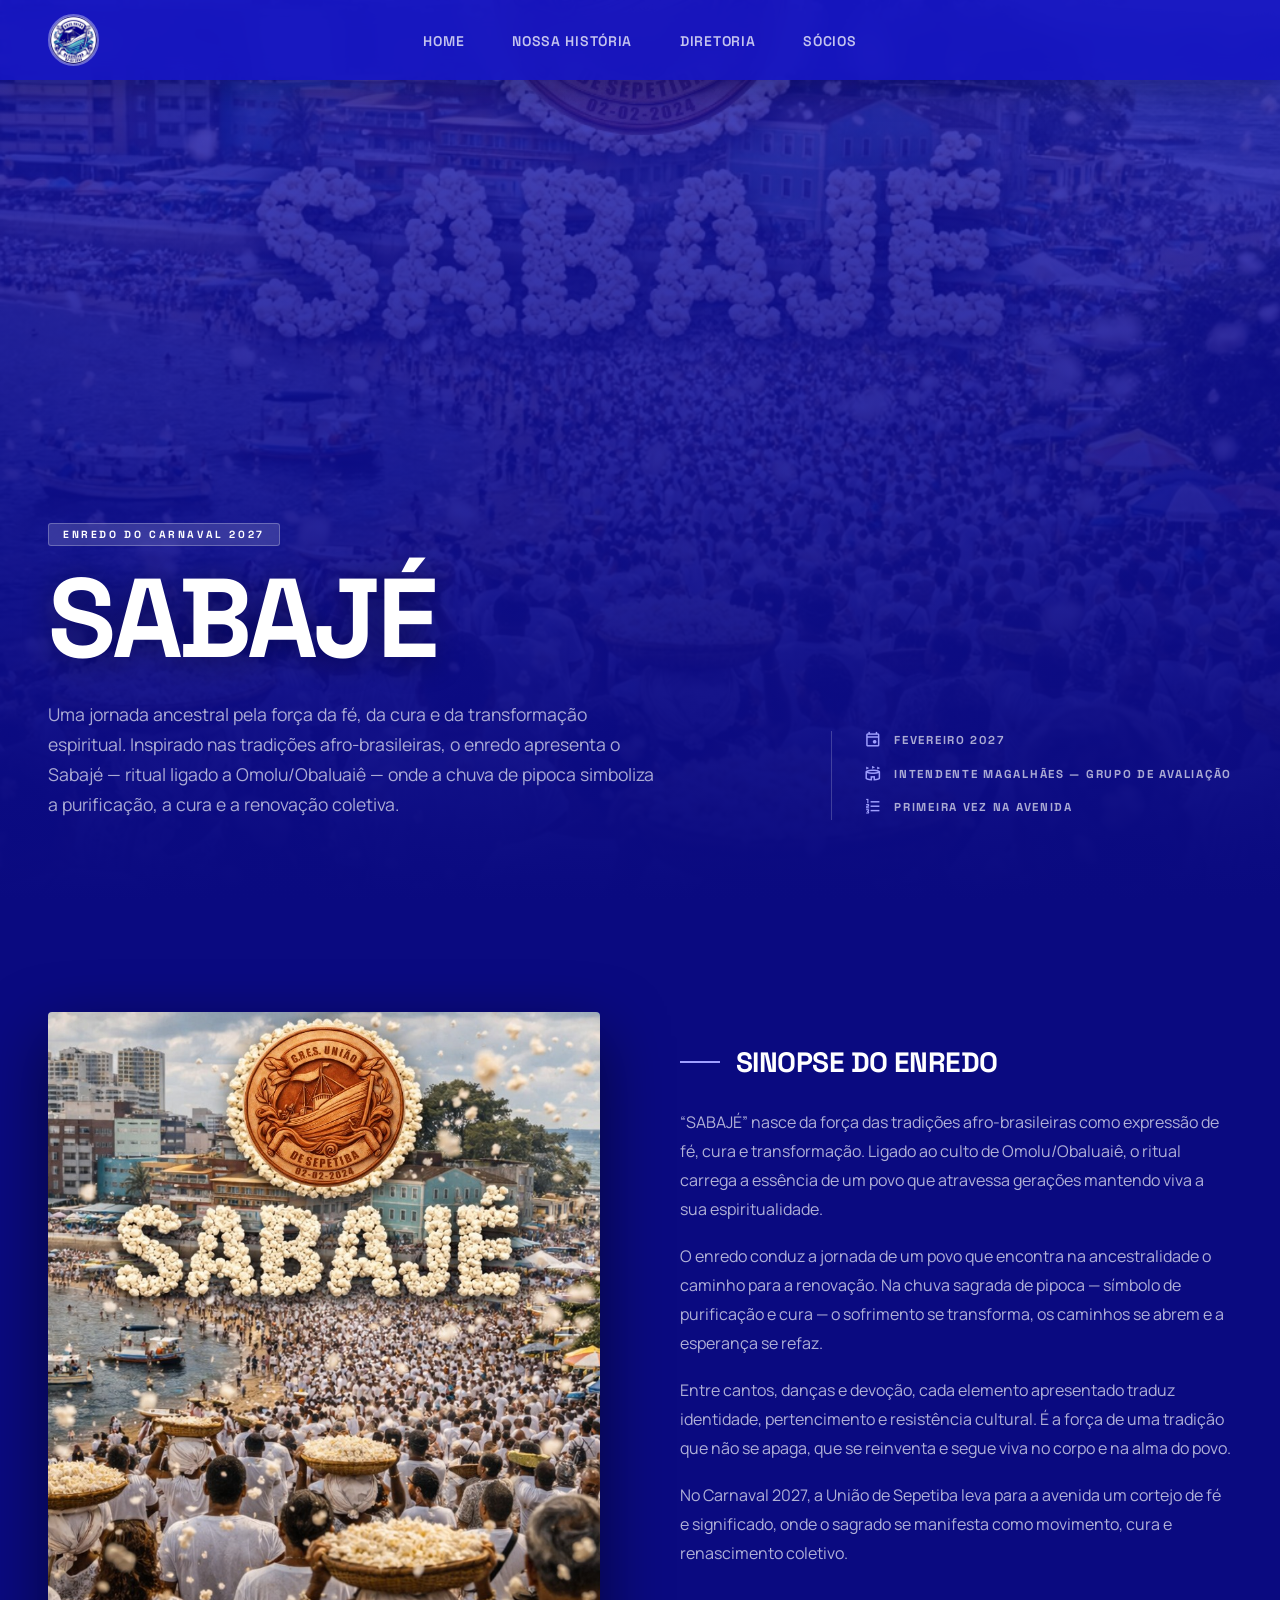
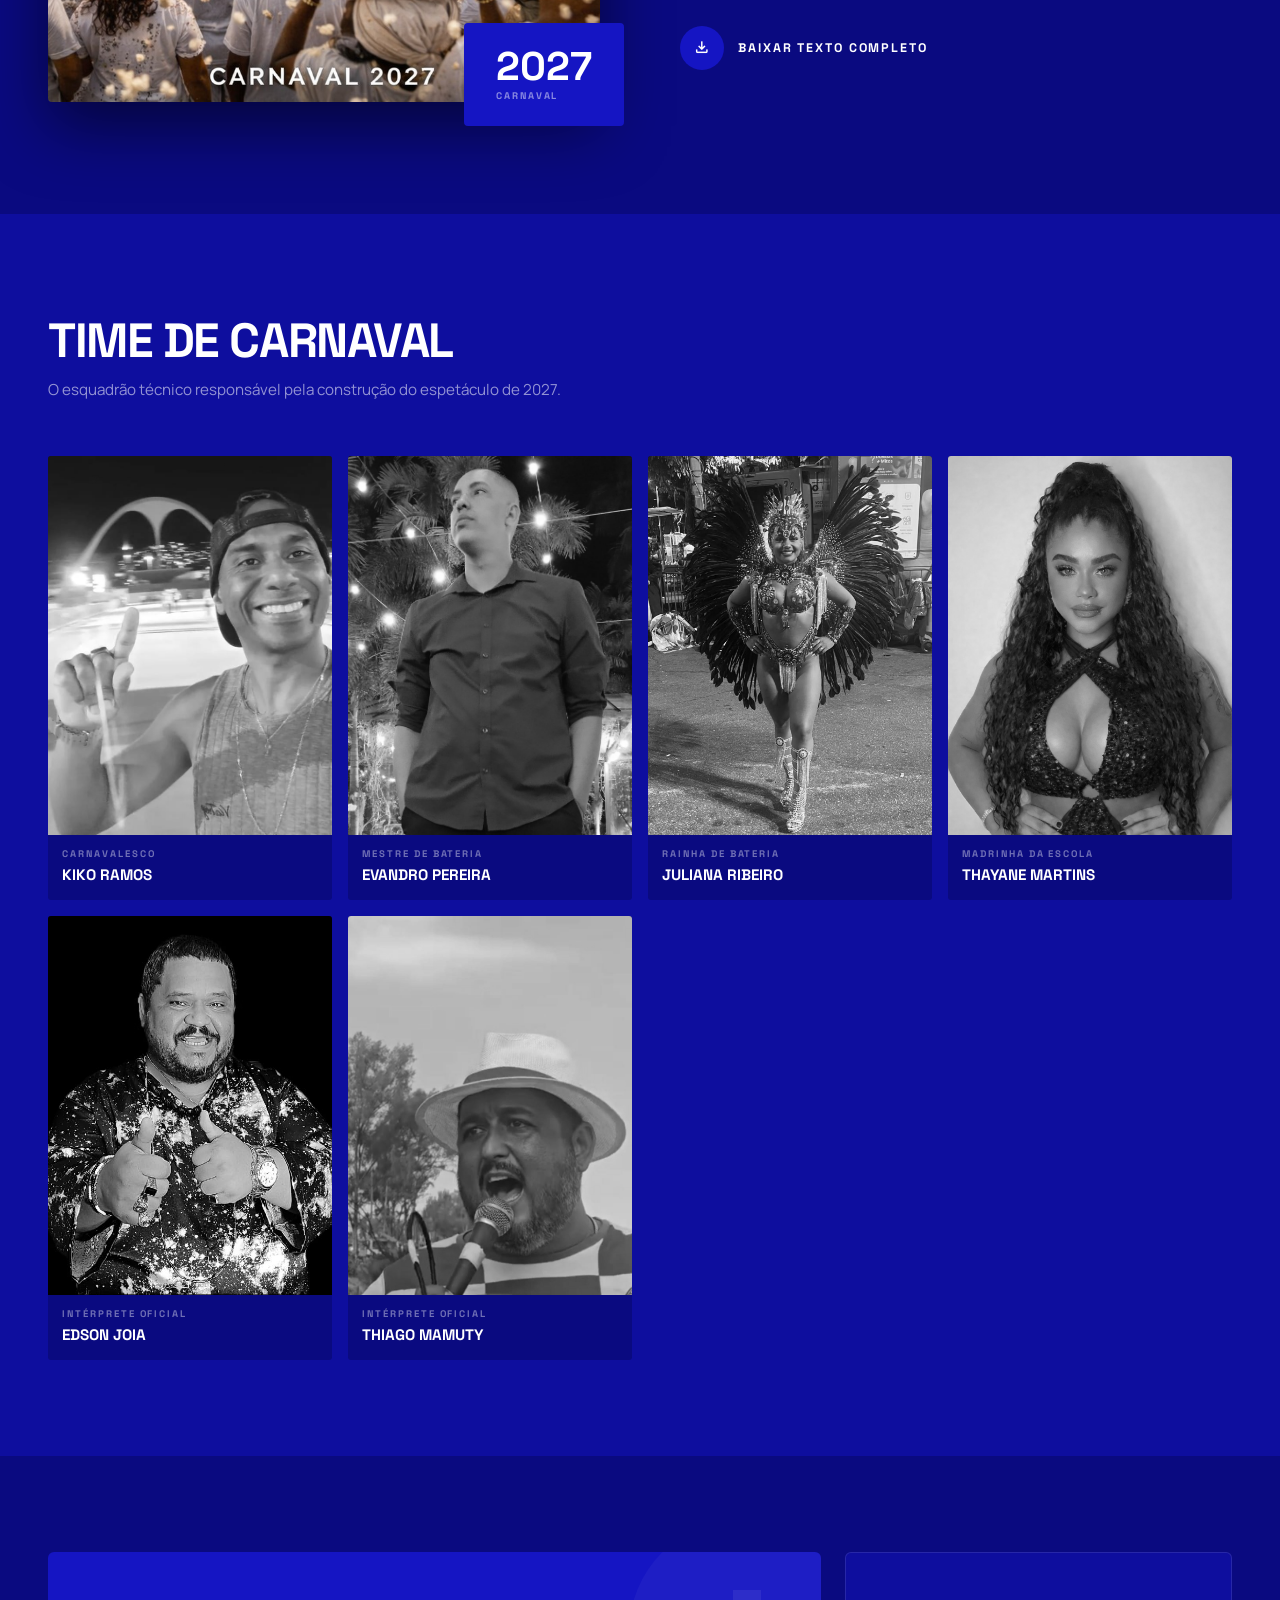
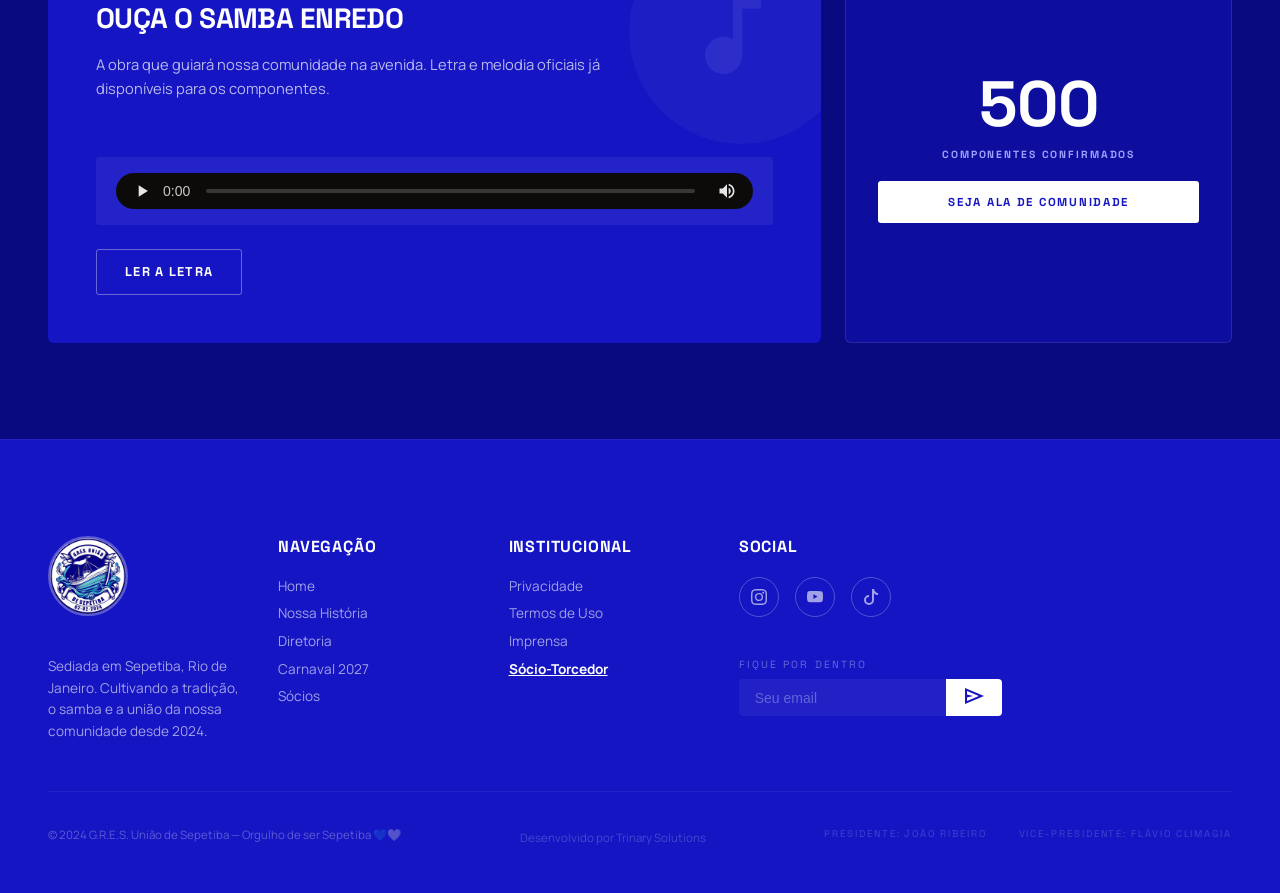
==== commit 3244a9ca: ":tada: Commit" ====
--- a/carnaval2027.html
+++ b/carnaval2027.html
@@ -276,10 +276,10 @@
         <!-- <a href="galeria.html">Galeria</a> -->
       </div>
 
-      <div class="footer__col-filiado">
+      <!-- <div class="footer__col-filiado">
         <span class="filiado-label">Filiado à</span>
         <img src="images/libeerj_logo.jpeg" alt="LIGA-BERJ" class="filiado-logo" />
-      </div>
+      </div> -->
 
       <div class="footer__col">
         <h4>Institucional</h4>
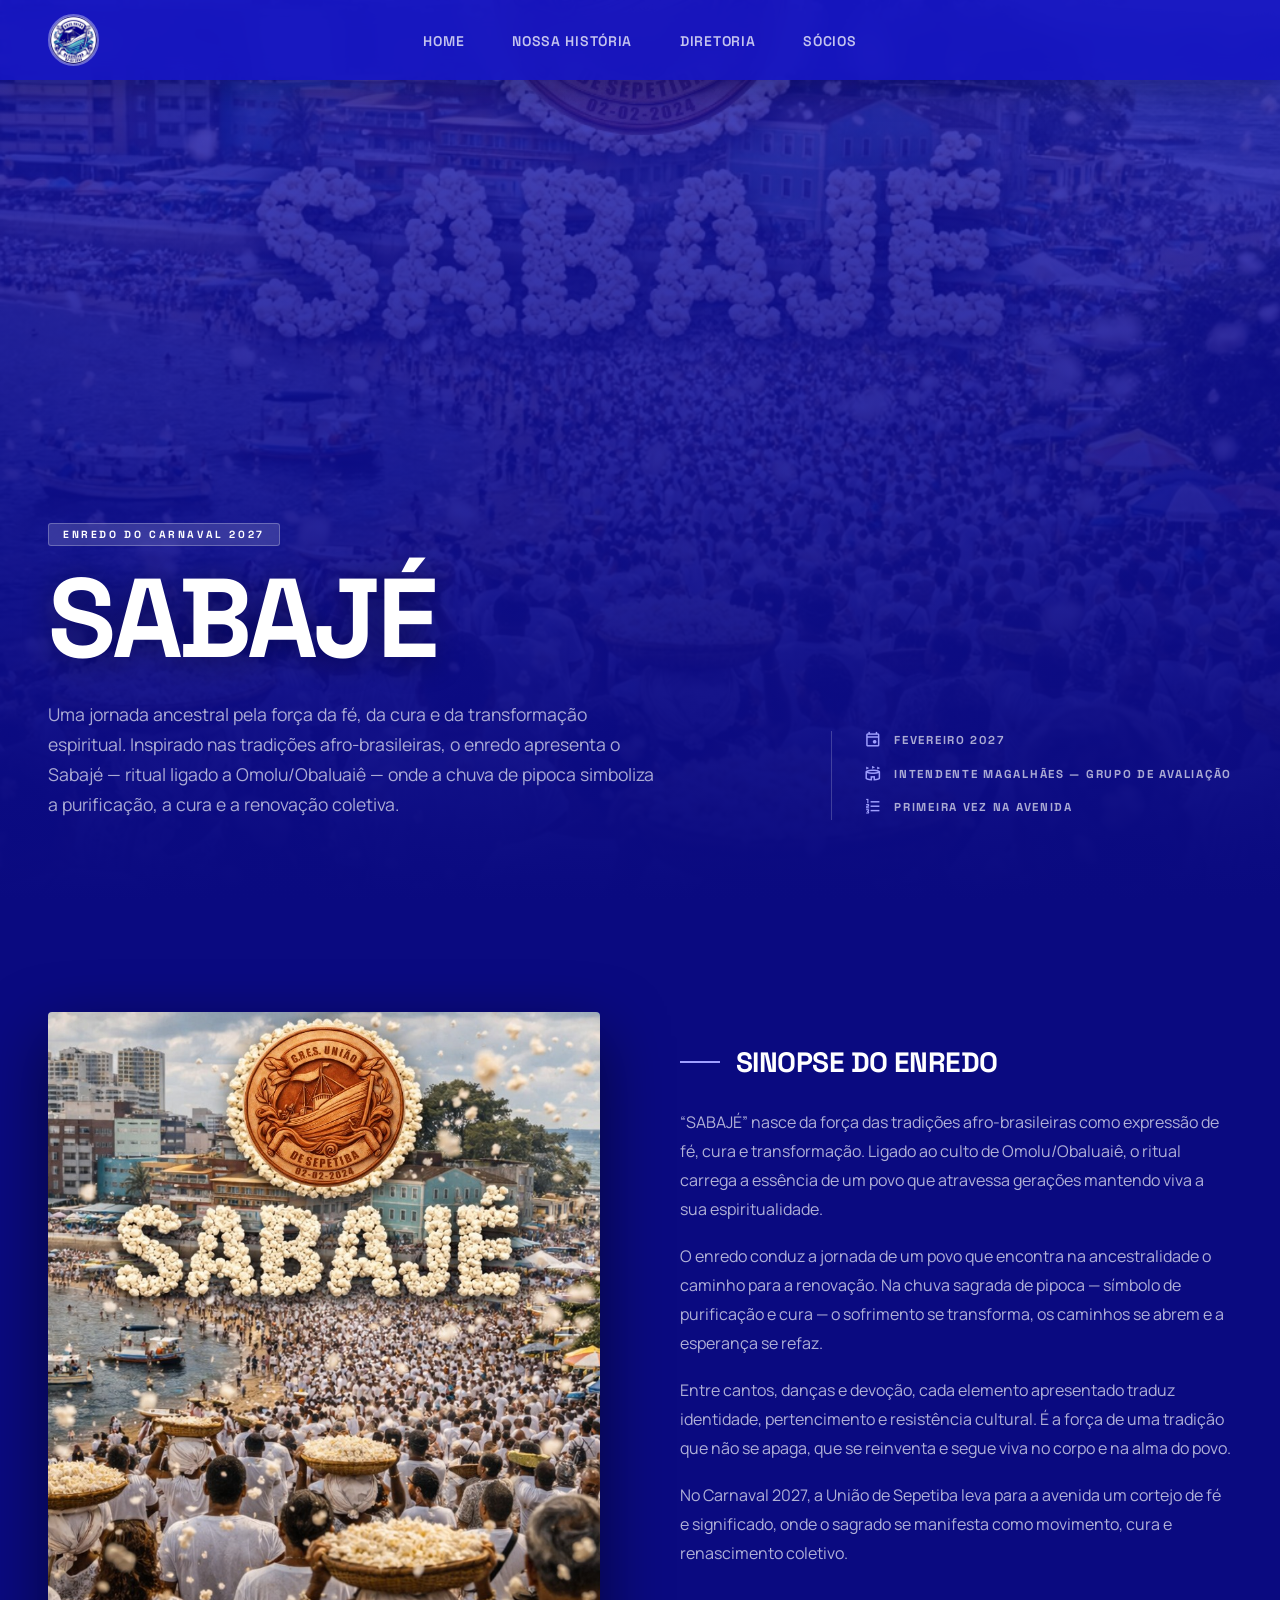
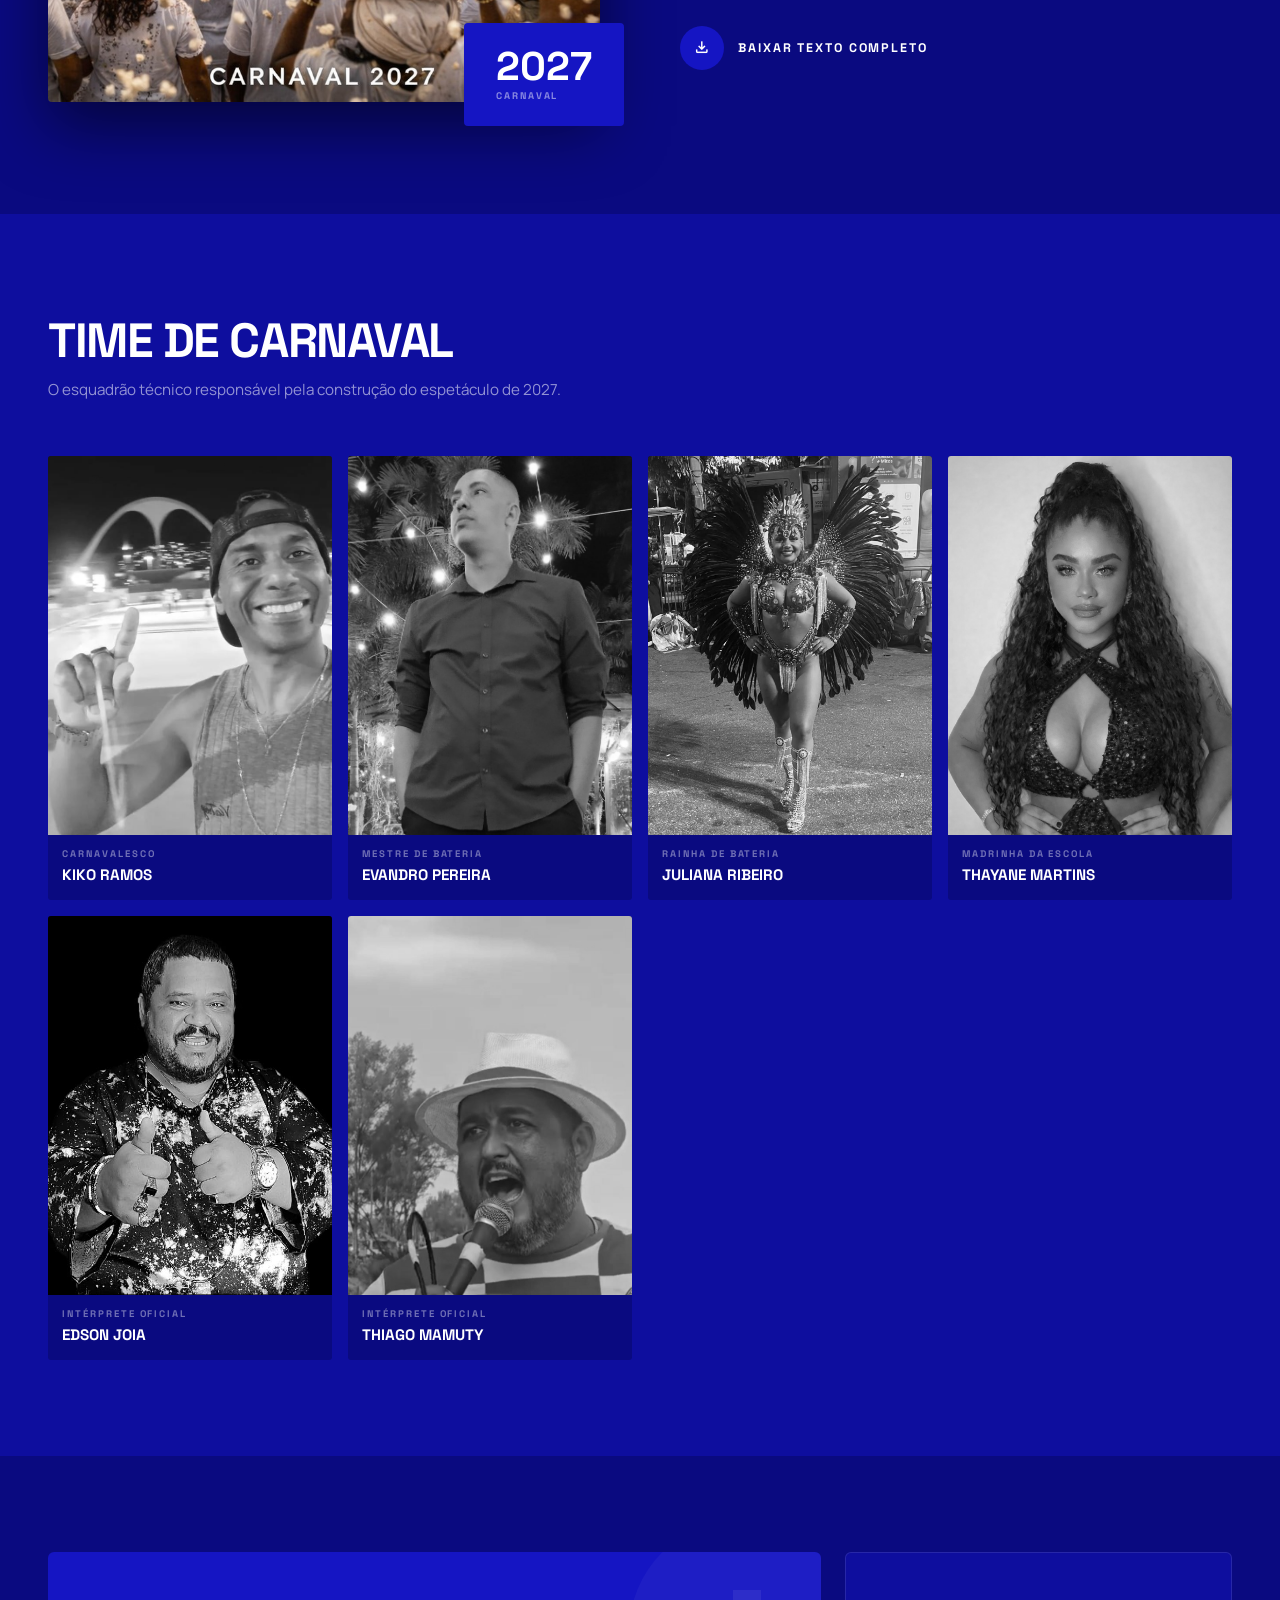
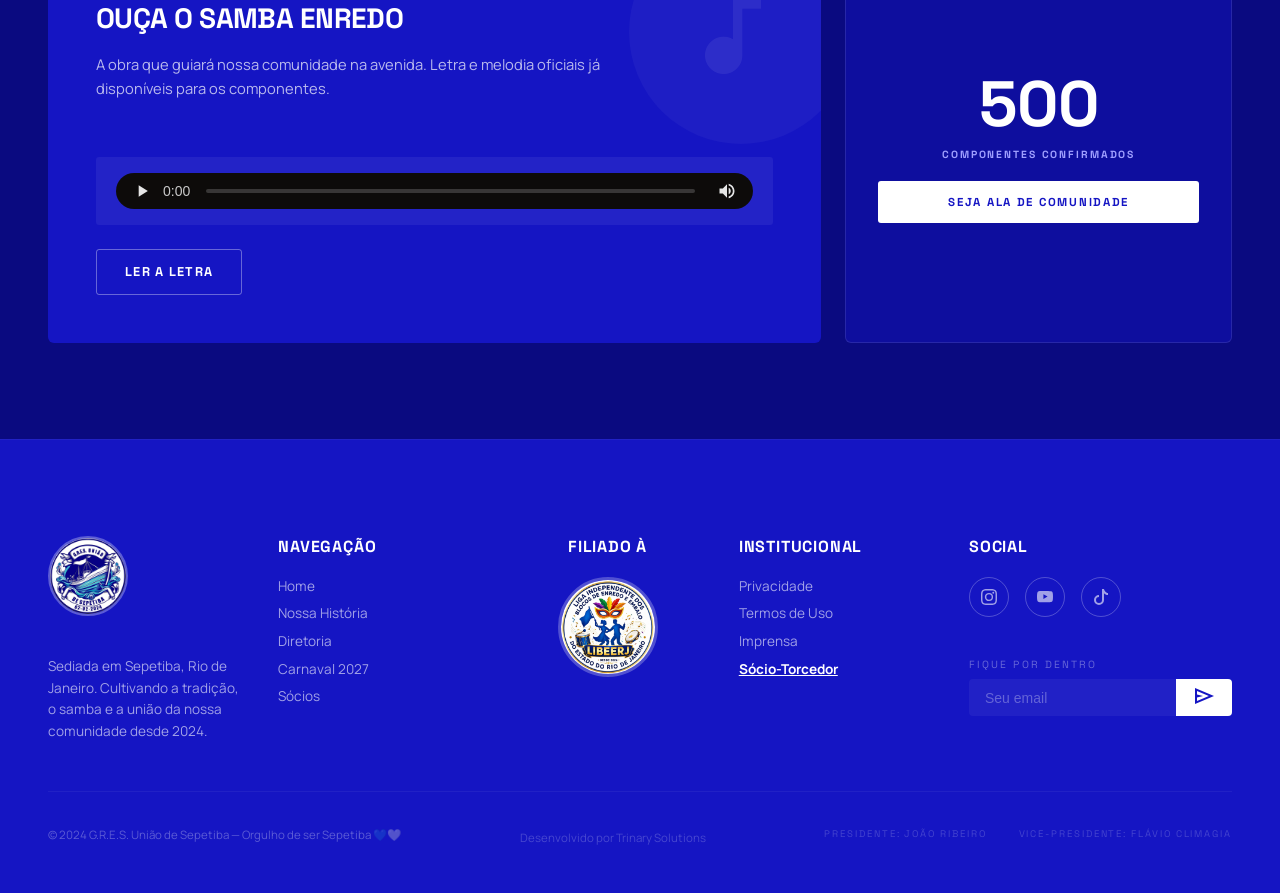
==== commit 06191011: "remove comment from footer filiado" ====
--- a/carnaval2027.html
+++ b/carnaval2027.html
@@ -276,10 +276,10 @@
         <!-- <a href="galeria.html">Galeria</a> -->
       </div>
 
-      <!-- <div class="footer__col-filiado">
+      <div class="footer__col-filiado">
         <span class="filiado-label">Filiado à</span>
         <img src="images/libeerj_logo.jpeg" alt="LIGA-BERJ" class="filiado-logo" />
-      </div> -->
+      </div>
 
       <div class="footer__col">
         <h4>Institucional</h4>
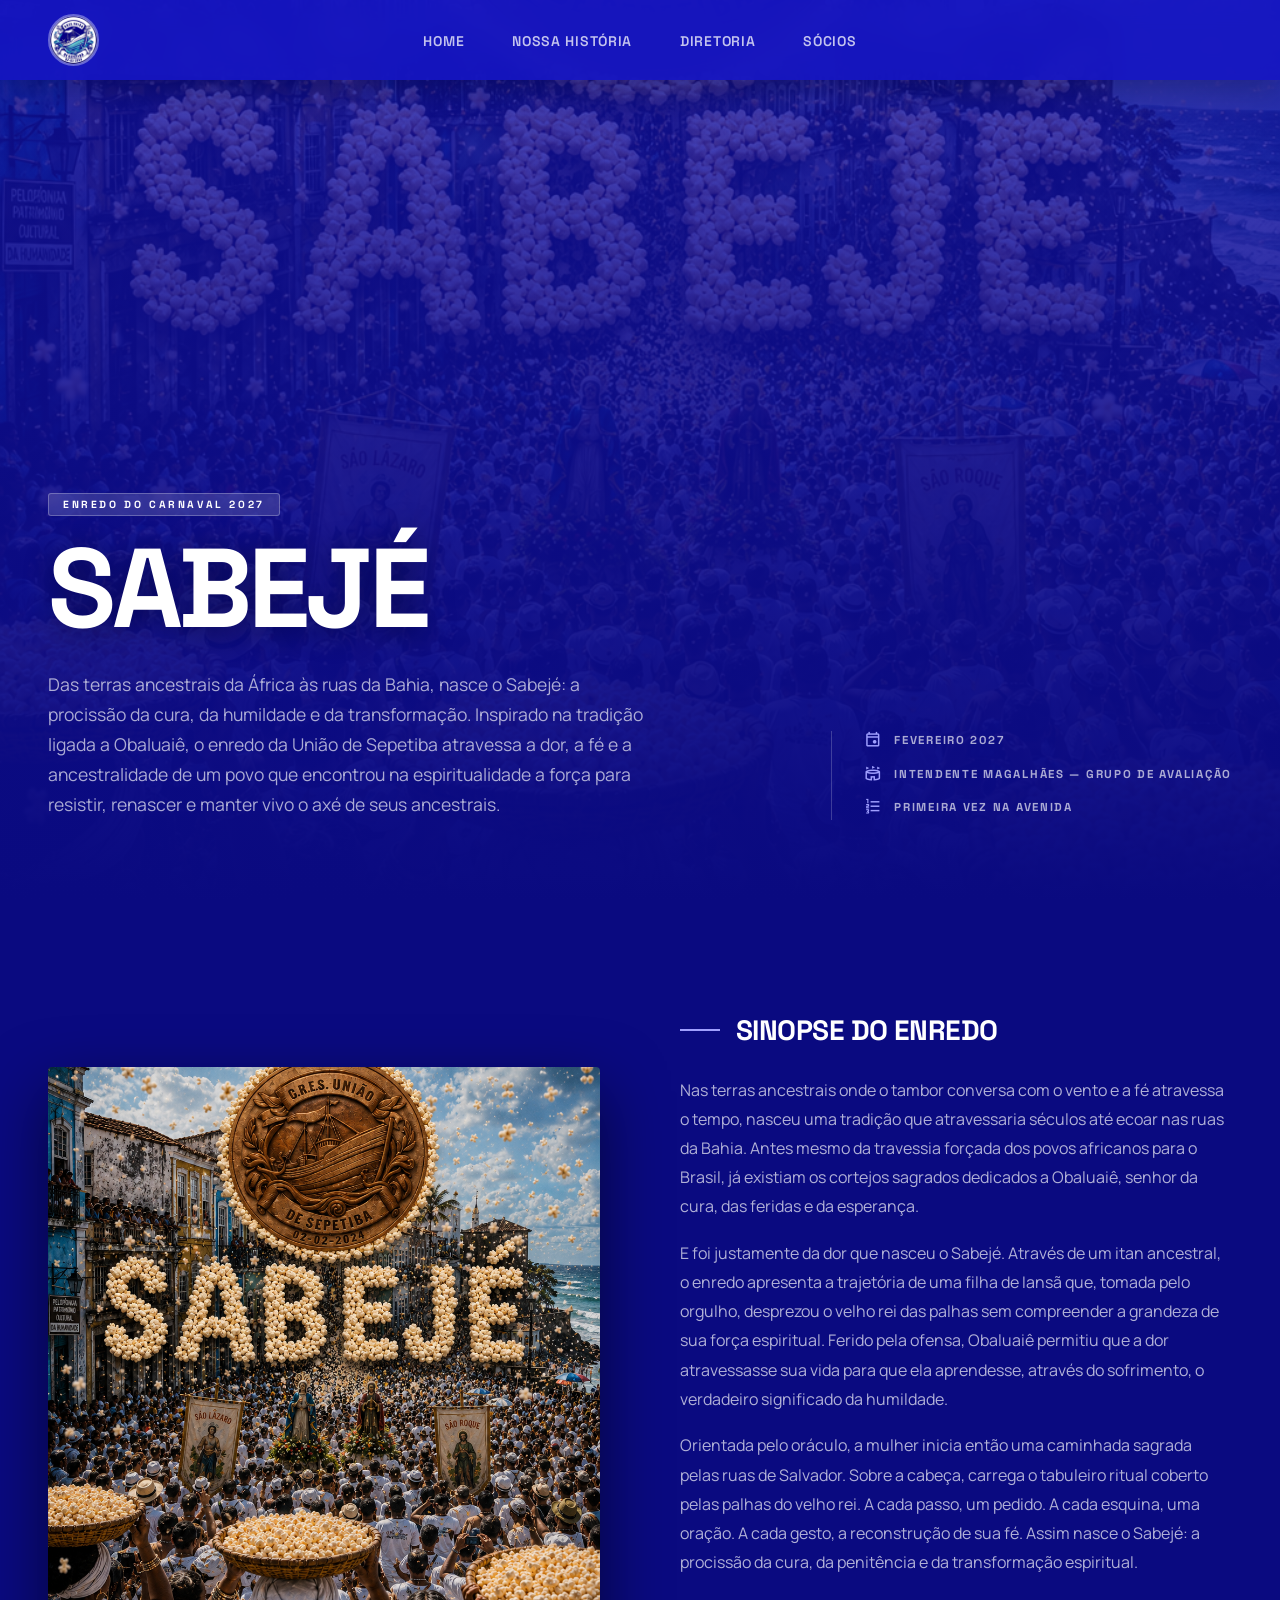
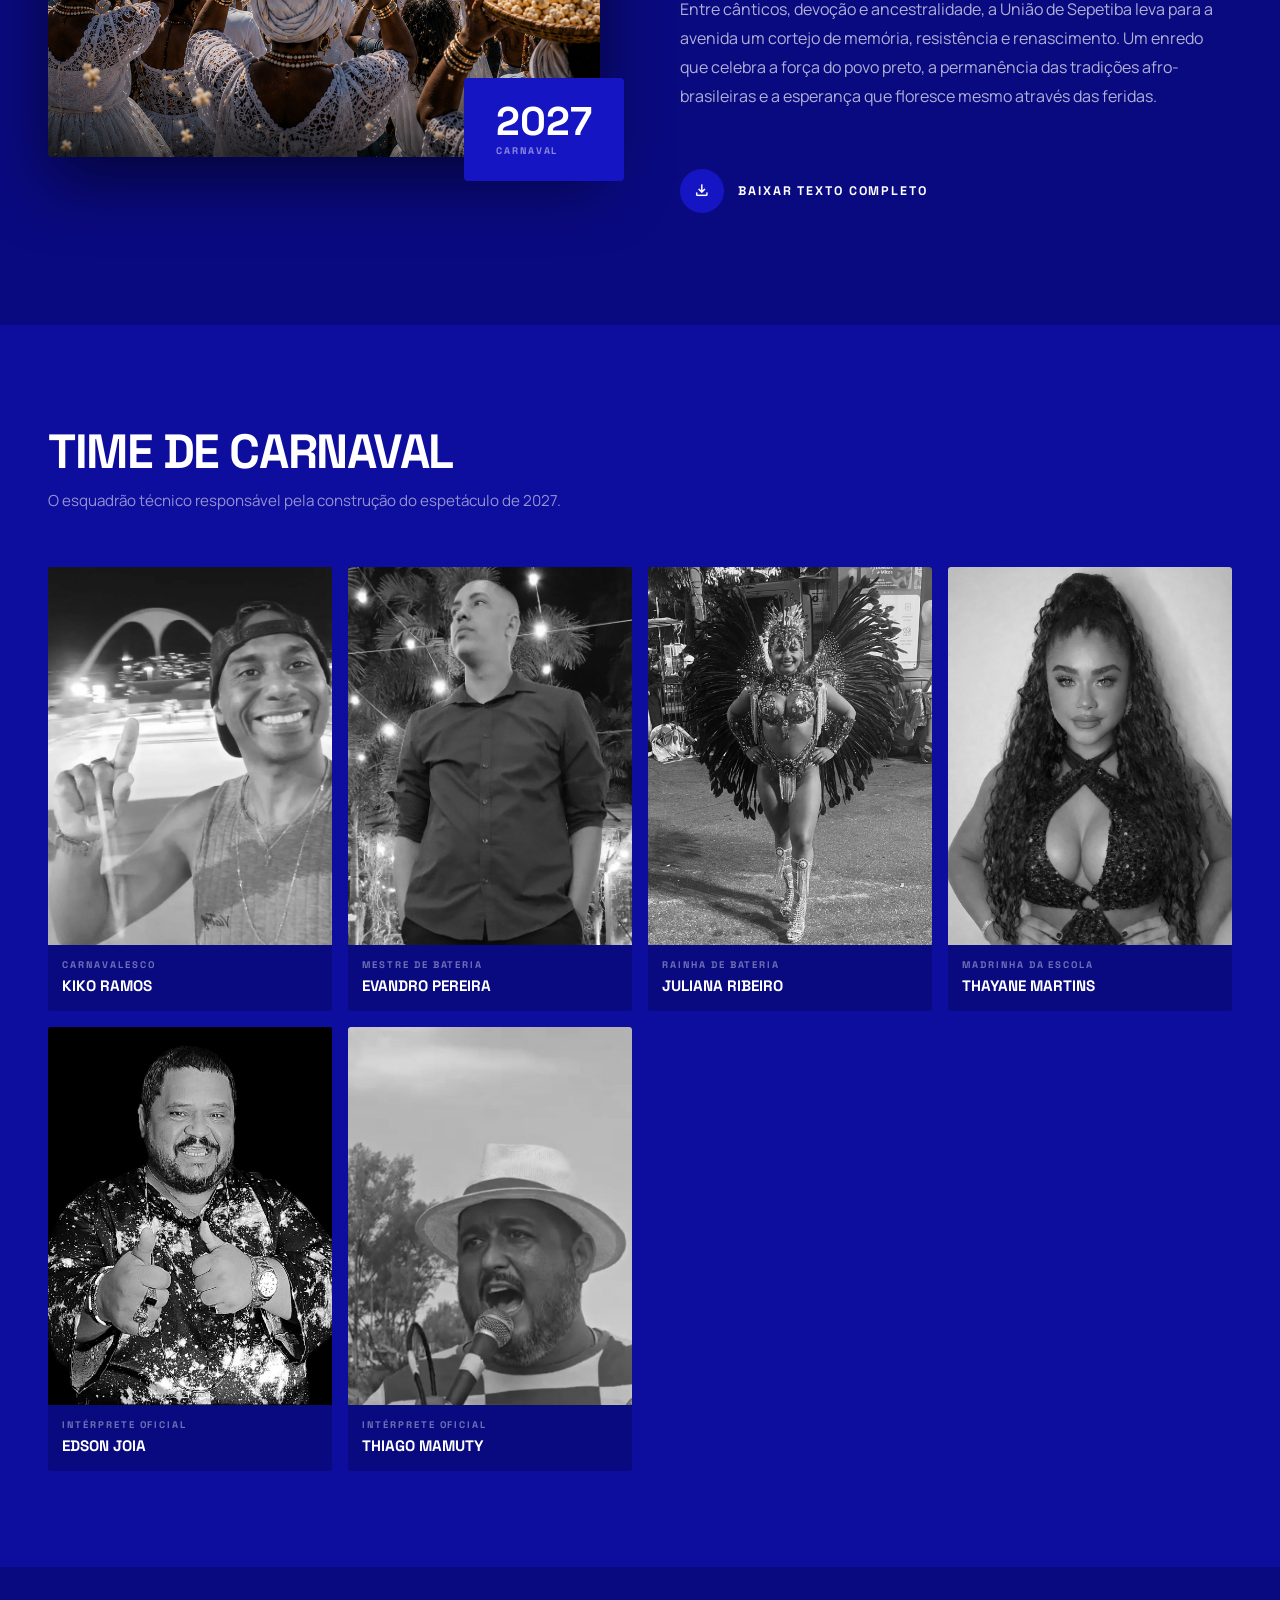
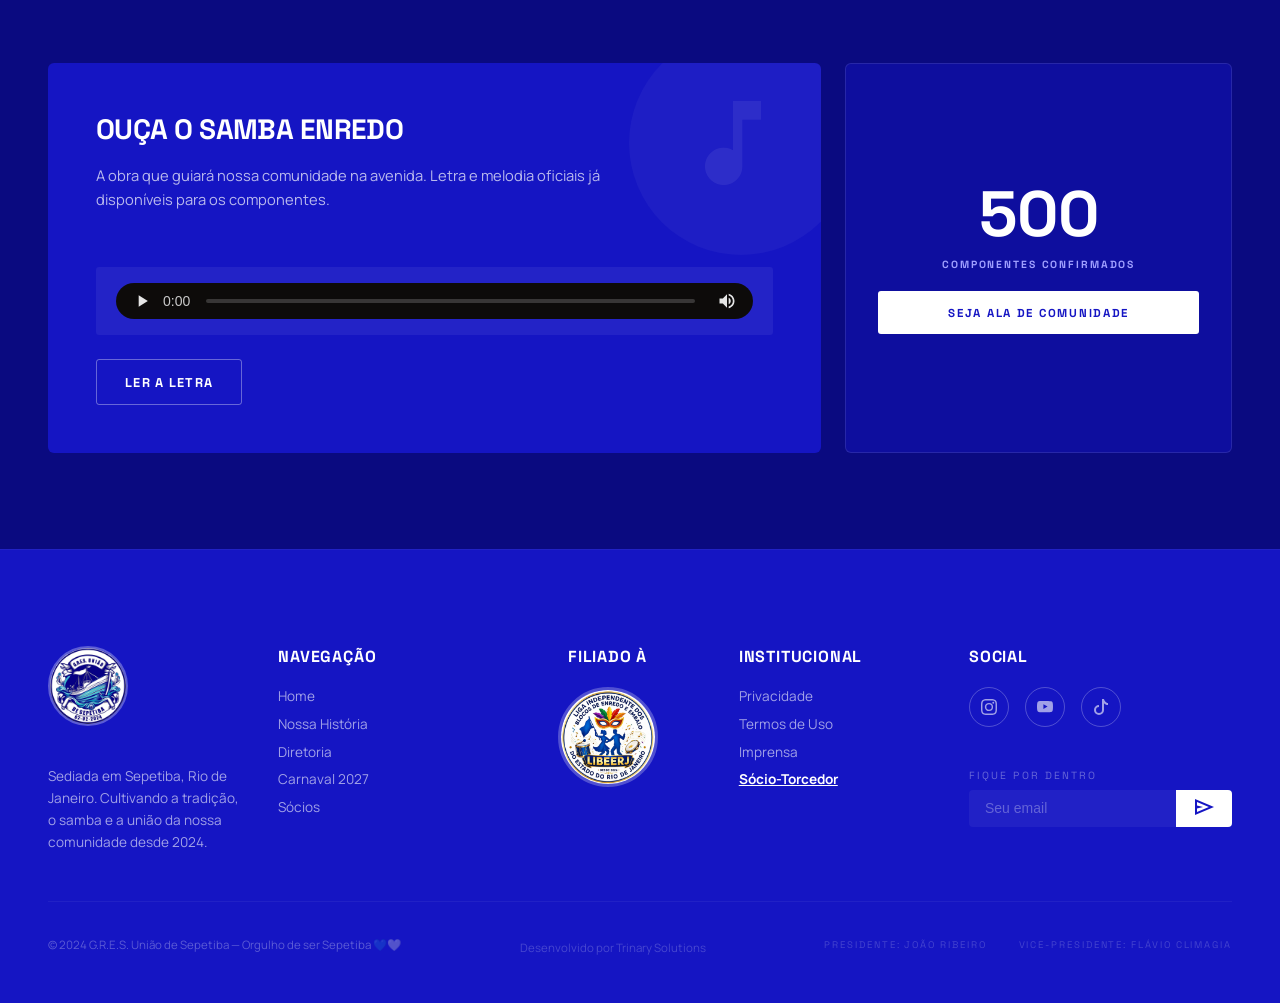
==== commit 2f6a298b: "tada: Ribeiro" ====
--- a/carnaval2027.html
+++ b/carnaval2027.html
@@ -42,7 +42,7 @@
     <section class="cv-hero">
       <div class="cv-hero__bg">
         <!-- Troque por imagem do enredo: images/sabaje-hero.jpg -->
-        <img src="images/enredo-2027.jpeg" alt="Enredo Sabajé — Carnaval 2027" />
+        <img src="images/enredo-2027.png" alt="Enredo Sabajé — Carnaval 2027" />
         <div class="cv-hero__overlay"></div>
       </div>
 
@@ -50,11 +50,10 @@
         <div>
           <span class="cv-hero__badge">Enredo do Carnaval 2027</span>
           <h1 class="cv-hero__title">
-            Sabajé
+            Sabejé
           </h1>
           <p class="cv-hero__sub">
-            Uma jornada ancestral pela força da fé, da cura e da transformação espiritual.
-            Inspirado nas tradições afro-brasileiras, o enredo apresenta o Sabajé — ritual ligado a Omolu/Obaluaiê — onde a chuva de pipoca simboliza a purificação, a cura e a renovação coletiva.
+            Das terras ancestrais da África às ruas da Bahia, nasce o Sabejé: a procissão da cura, da humildade e da transformação. Inspirado na tradição ligada a Obaluaiê, o enredo da União de Sepetiba atravessa a dor, a fé e a ancestralidade de um povo que encontrou na espiritualidade a força para resistir, renascer e manter vivo o axé de seus ancestrais.
           </p>
         </div>
 
@@ -83,7 +82,7 @@
 
         <div class="cv-sinopse__img-wrap">
           <!-- Troque por: images/sabaje-imagem.jpg -->
-          <img src="images/enredo-2027.jpeg" alt="Sabajé — Enredo União de Sepetiba 2027" />
+          <img src="images/enredo-2027.png" alt="Sabajé — Enredo União de Sepetiba 2027" />
           <div class="cv-sinopse__year-badge">
             <span class="year">2027</span>
             <span class="year-label">Carnaval</span>
@@ -94,24 +93,27 @@
           <h2 class="cv-sinopse__title">Sinopse do Enredo</h2>
 
           <p>
-            “SABAJÉ” nasce da força das tradições afro-brasileiras como expressão de fé, cura e transformação. Ligado ao culto de Omolu/Obaluaiê, o ritual carrega a essência de um povo que atravessa gerações mantendo viva a sua espiritualidade.
-          </p>
-          <p>
-            O enredo conduz a jornada de um povo que encontra na ancestralidade o caminho para a renovação. Na chuva sagrada de pipoca — símbolo de purificação e cura — o sofrimento se transforma, os caminhos se abrem e a esperança se refaz.
-          </p>
-          <p>
-            Entre cantos, danças e devoção, cada elemento apresentado traduz identidade, pertencimento e resistência cultural. É a força de uma tradição que não se apaga, que se reinventa e segue viva no corpo e na alma do povo.
-          </p>
-          <p>
-            No Carnaval 2027, a União de Sepetiba leva para a avenida um cortejo de fé e significado, onde o sagrado se manifesta como movimento, cura e renascimento coletivo.
-          </p>
-
-          <button class="cv-sinopse__download">
+  Nas terras ancestrais onde o tambor conversa com o vento e a fé atravessa o tempo, nasceu uma tradição que atravessaria séculos até ecoar nas ruas da Bahia. Antes mesmo da travessia forçada dos povos africanos para o Brasil, já existiam os cortejos sagrados dedicados a Obaluaiê, senhor da cura, das feridas e da esperança.
+</p>
+
+<p>
+  E foi justamente da dor que nasceu o Sabejé. Através de um itan ancestral, o enredo apresenta a trajetória de uma filha de Iansã que, tomada pelo orgulho, desprezou o velho rei das palhas sem compreender a grandeza de sua força espiritual. Ferido pela ofensa, Obaluaiê permitiu que a dor atravessasse sua vida para que ela aprendesse, através do sofrimento, o verdadeiro significado da humildade.
+</p>
+
+<p>
+  Orientada pelo oráculo, a mulher inicia então uma caminhada sagrada pelas ruas de Salvador. Sobre a cabeça, carrega o tabuleiro ritual coberto pelas palhas do velho rei. A cada passo, um pedido. A cada esquina, uma oração. A cada gesto, a reconstrução de sua fé. Assim nasce o Sabejé: a procissão da cura, da penitência e da transformação espiritual.
+</p>
+
+<p>
+  Entre cânticos, devoção e ancestralidade, a União de Sepetiba leva para a avenida um cortejo de memória, resistência e renascimento. Um enredo que celebra a força do povo preto, a permanência das tradições afro-brasileiras e a esperança que floresce mesmo através das feridas.
+</p>
+
+          <a href="documents/Sabejé - Sinopse do enredo do carnaval 2027.pdf" class="cv-sinopse__download" download>
             <span class="icon-wrap">
               <span class="material-symbols-outlined">download</span>
             </span>
             <span class="text">Baixar Texto Completo</span>
-          </button>
+          </a>
         </div>
 
       </div>
--- a/css/style.css
+++ b/css/style.css
@@ -522,6 +522,7 @@
   object-fit: cover;
   transition: transform 0.7s;
 }
+
 .bento-main:hover img { transform: scale(1.05); }
 
 .bento-main__overlay {
--- a/css/carnaval2027.css
+++ b/css/carnaval2027.css
@@ -218,6 +218,7 @@
   cursor: pointer;
   padding: 0;
   color: #fff;
+  text-decoration: none;
   transition: gap 0.2s;
 }
 
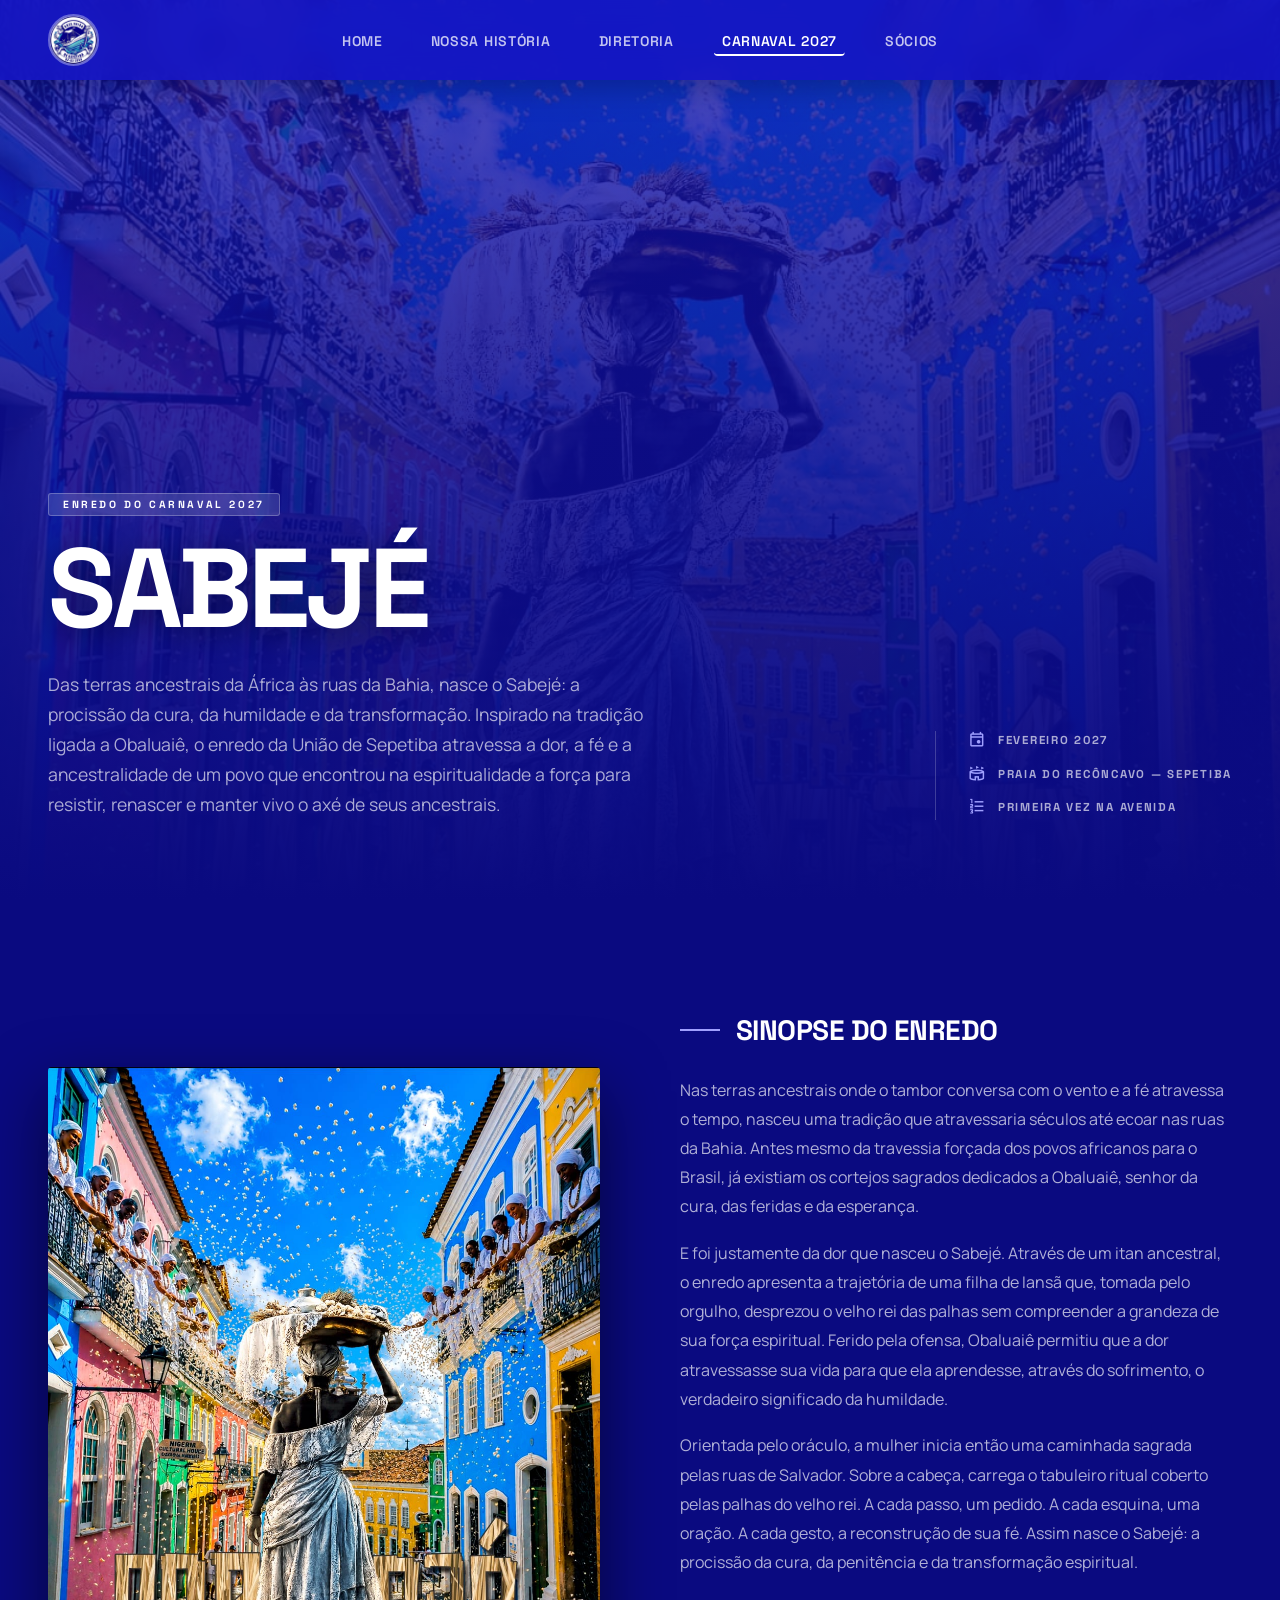
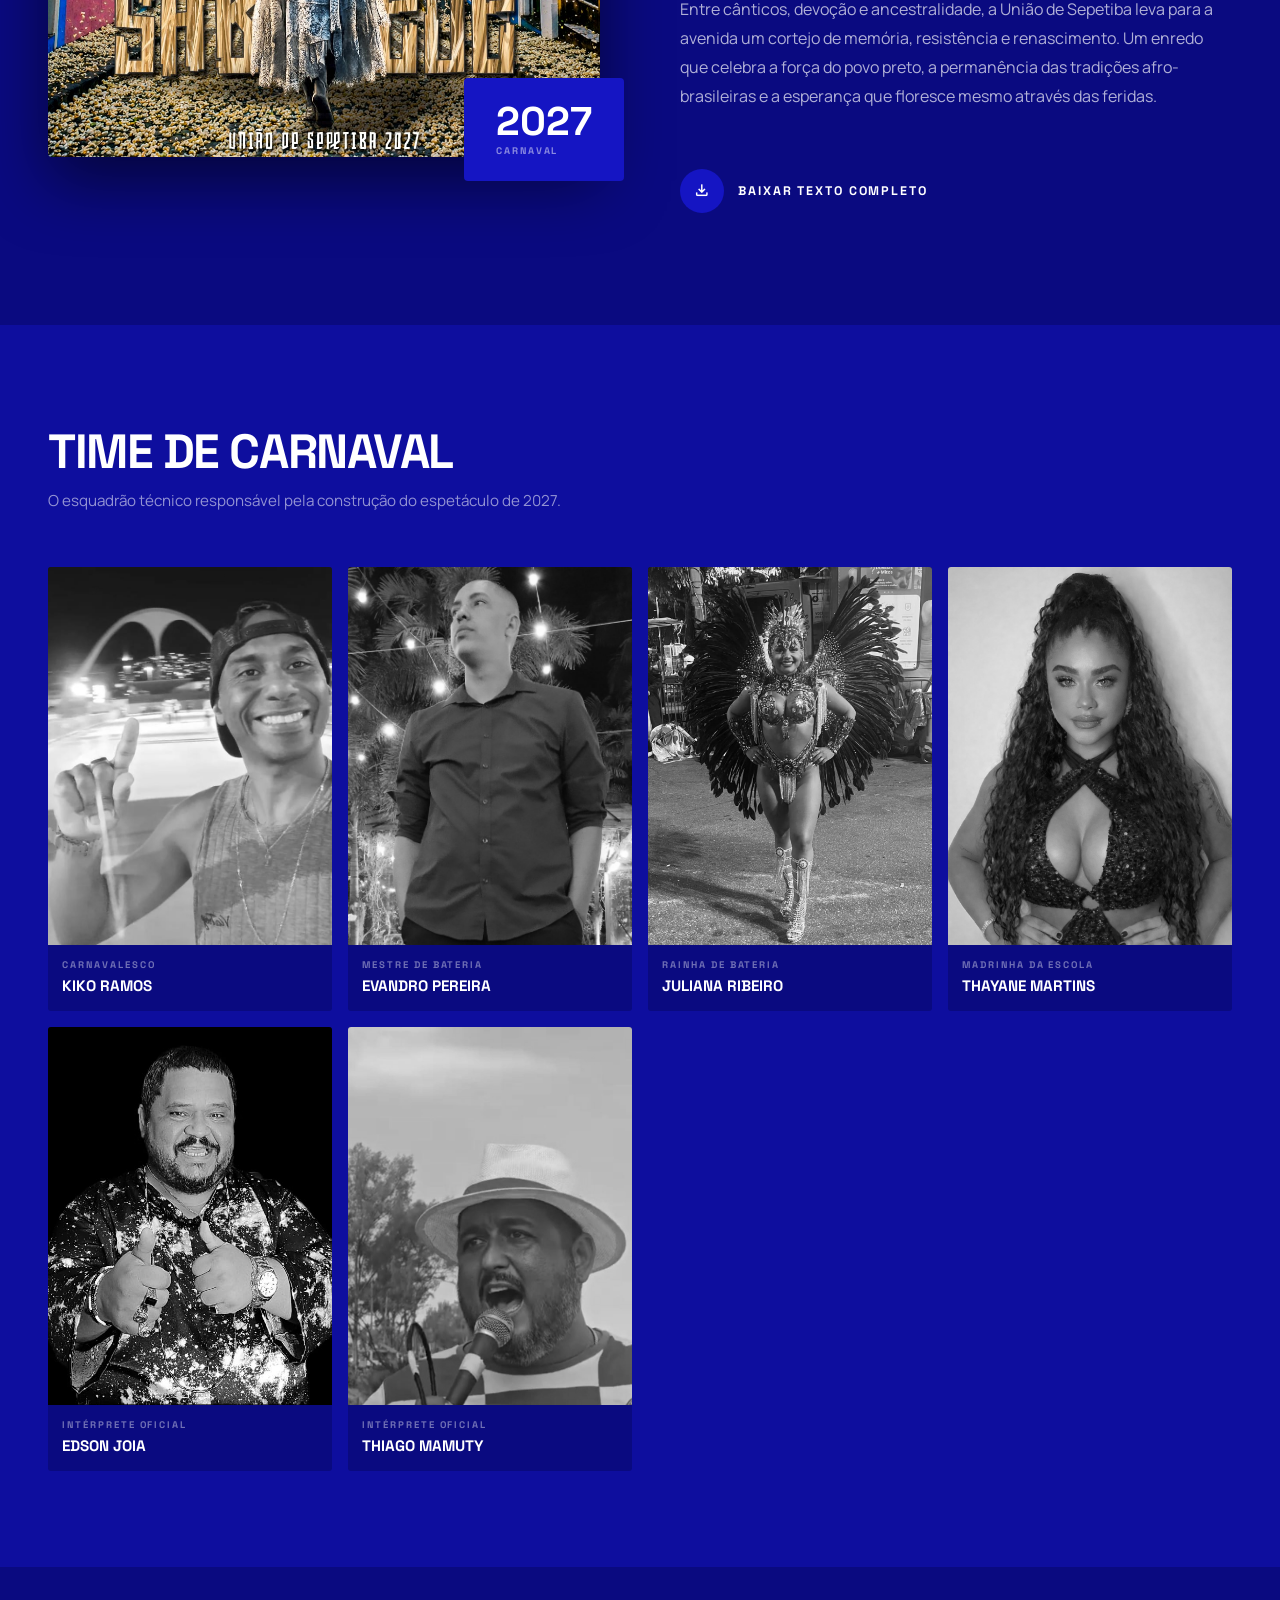
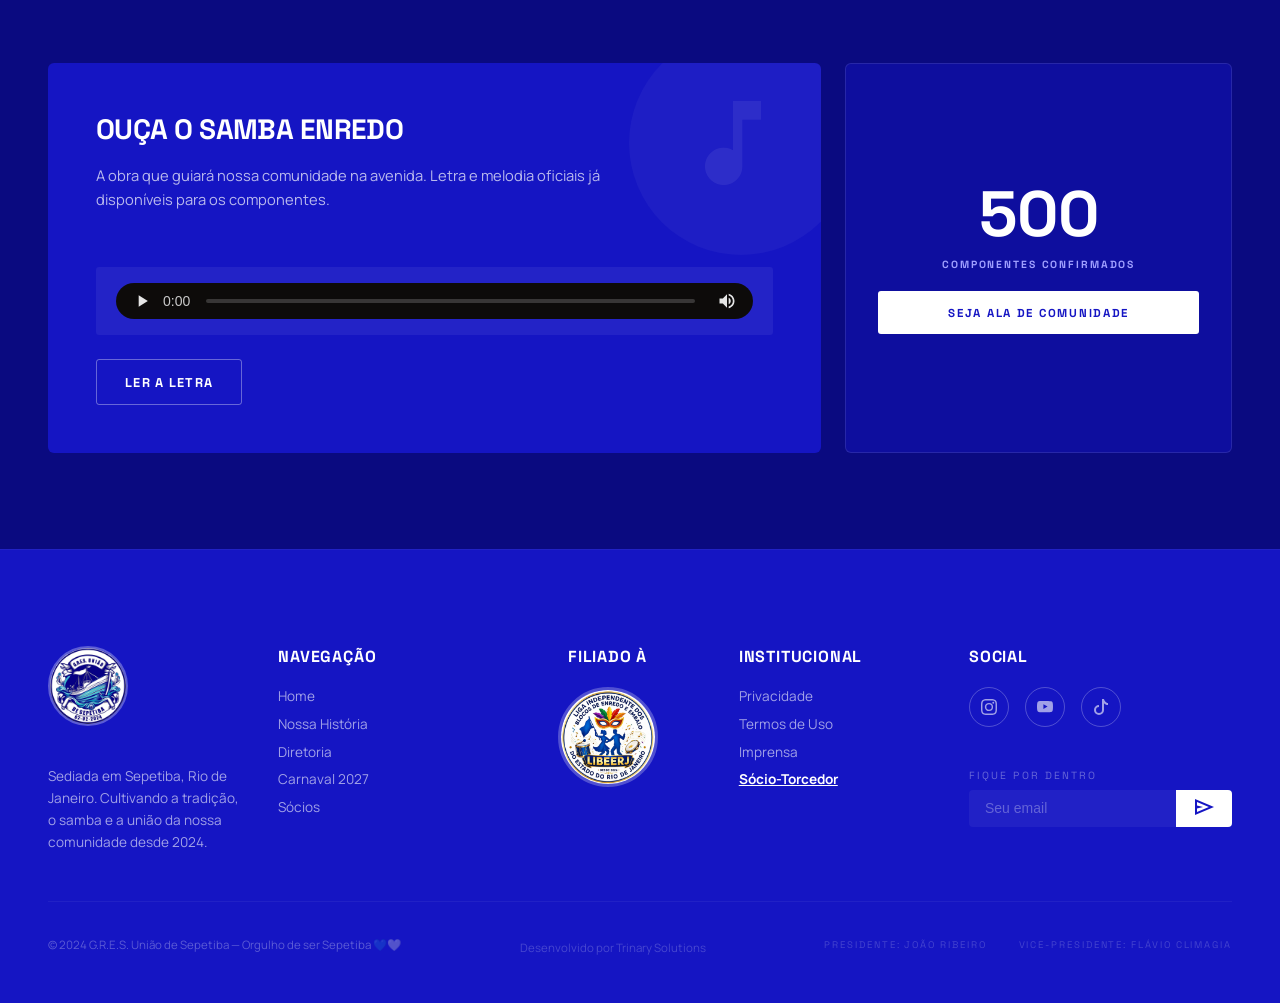
==== commit 98e473cd: ":tada: Ribeiro" ====
--- a/carnaval2027.html
+++ b/carnaval2027.html
@@ -27,7 +27,7 @@
       <li><a href="index.html">Home</a></li>
       <li><a href="nossa-historia.html">Nossa História</a></li>
       <li><a href="diretoria.html">Diretoria</a></li>
-      <!-- <li><a href="carnaval2027.html" class="active">Carnaval 2027</a></li> -->
+      <li><a href="carnaval2027.html" class="active">Carnaval 2027</a></li>
       <li><a href="socio.html">Sócios</a></li>
       <!-- <li><a href="galeria.html">Galeria</a></li> -->
     </ul>
@@ -42,7 +42,7 @@
     <section class="cv-hero">
       <div class="cv-hero__bg">
         <!-- Troque por imagem do enredo: images/sabaje-hero.jpg -->
-        <img src="images/enredo-2027.png" alt="Enredo Sabajé — Carnaval 2027" />
+        <img src="images/enredo-2027.jpeg" alt="Enredo Sabajé — Carnaval 2027" />
         <div class="cv-hero__overlay"></div>
       </div>
 
@@ -64,7 +64,7 @@
           </div>
           <div class="cv-hero__meta-item">
             <span class="material-symbols-outlined">stadium</span>
-            <span class="label">Intendente Magalhães — Grupo de Avaliação</span>
+            <span class="label">Praia do Recôncavo — Sepetiba</span>
           </div>
           <div class="cv-hero__meta-item">
             <span class="material-symbols-outlined">format_list_numbered</span>
@@ -82,7 +82,7 @@
 
         <div class="cv-sinopse__img-wrap">
           <!-- Troque por: images/sabaje-imagem.jpg -->
-          <img src="images/enredo-2027.png" alt="Sabajé — Enredo União de Sepetiba 2027" />
+          <img src="images/enredo-2027.jpeg" alt="Sabajé — Enredo União de Sepetiba 2027" />
           <div class="cv-sinopse__year-badge">
             <span class="year">2027</span>
             <span class="year-label">Carnaval</span>
